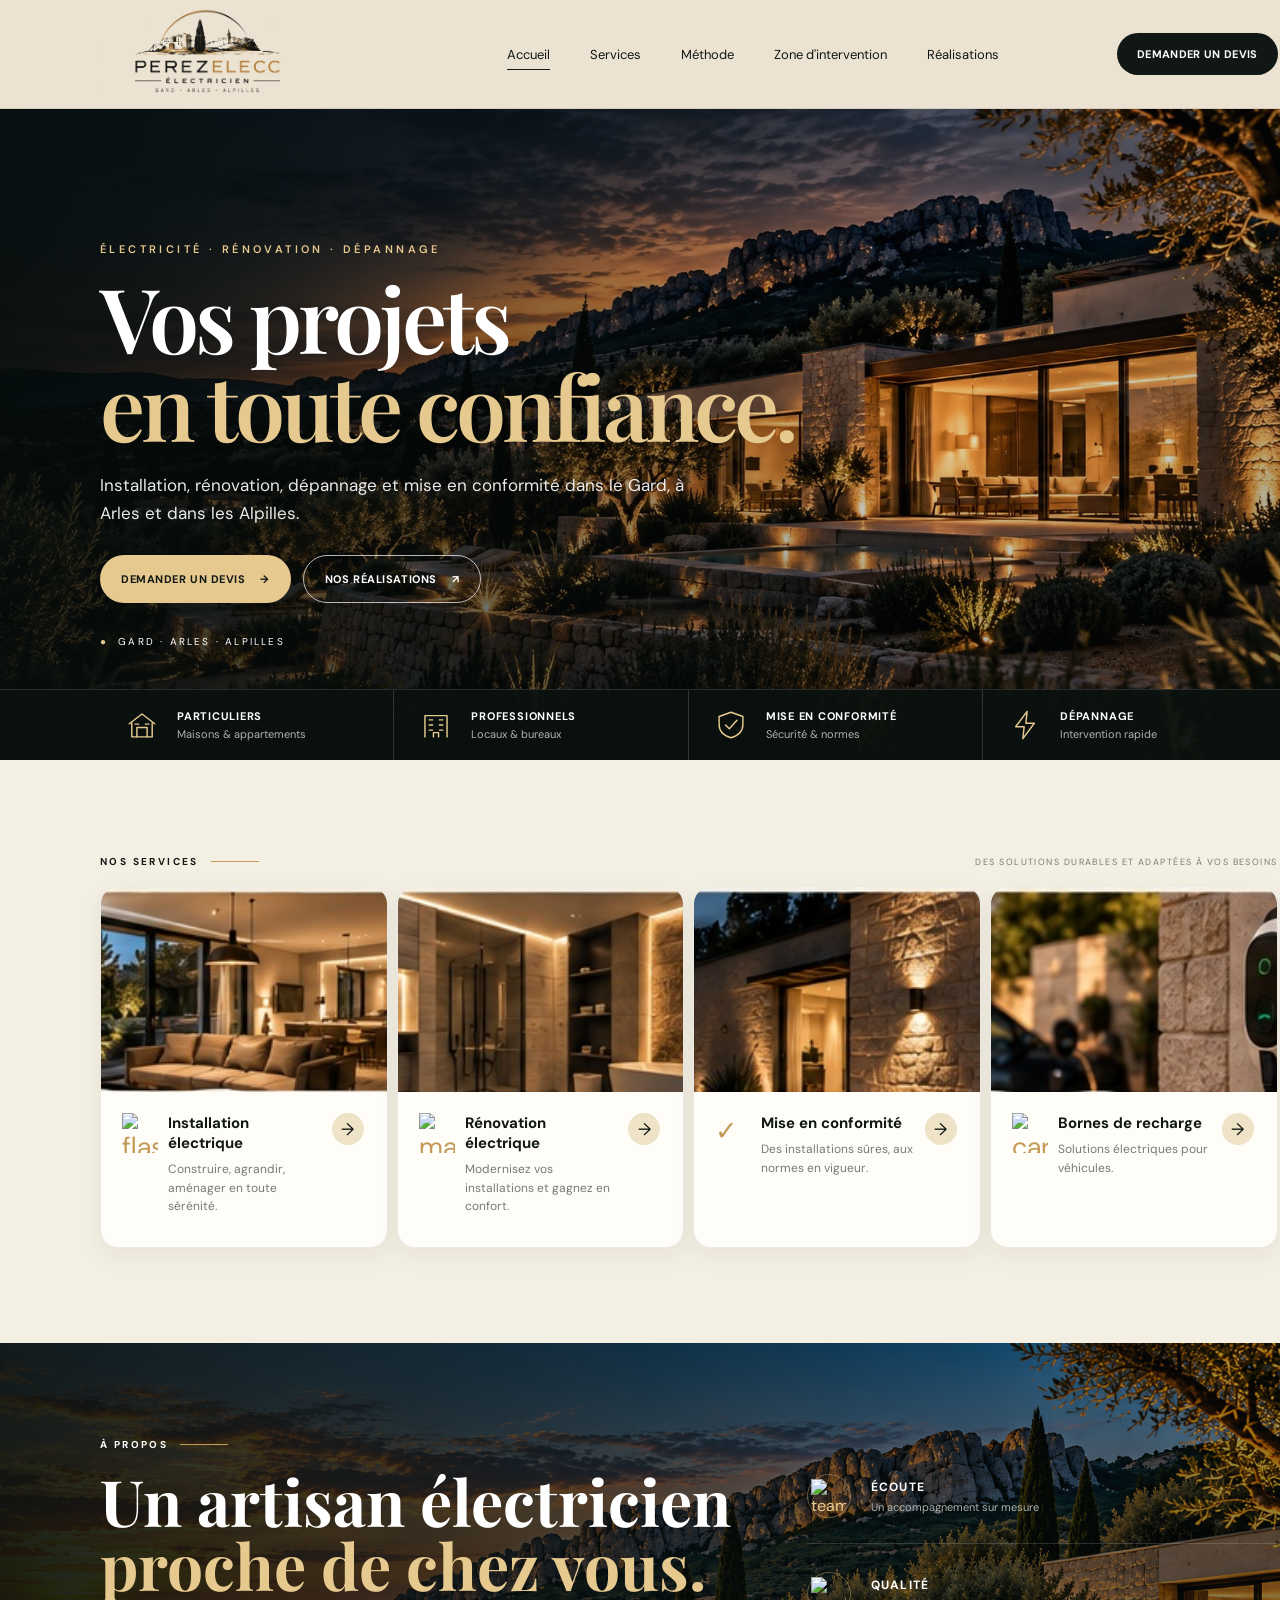
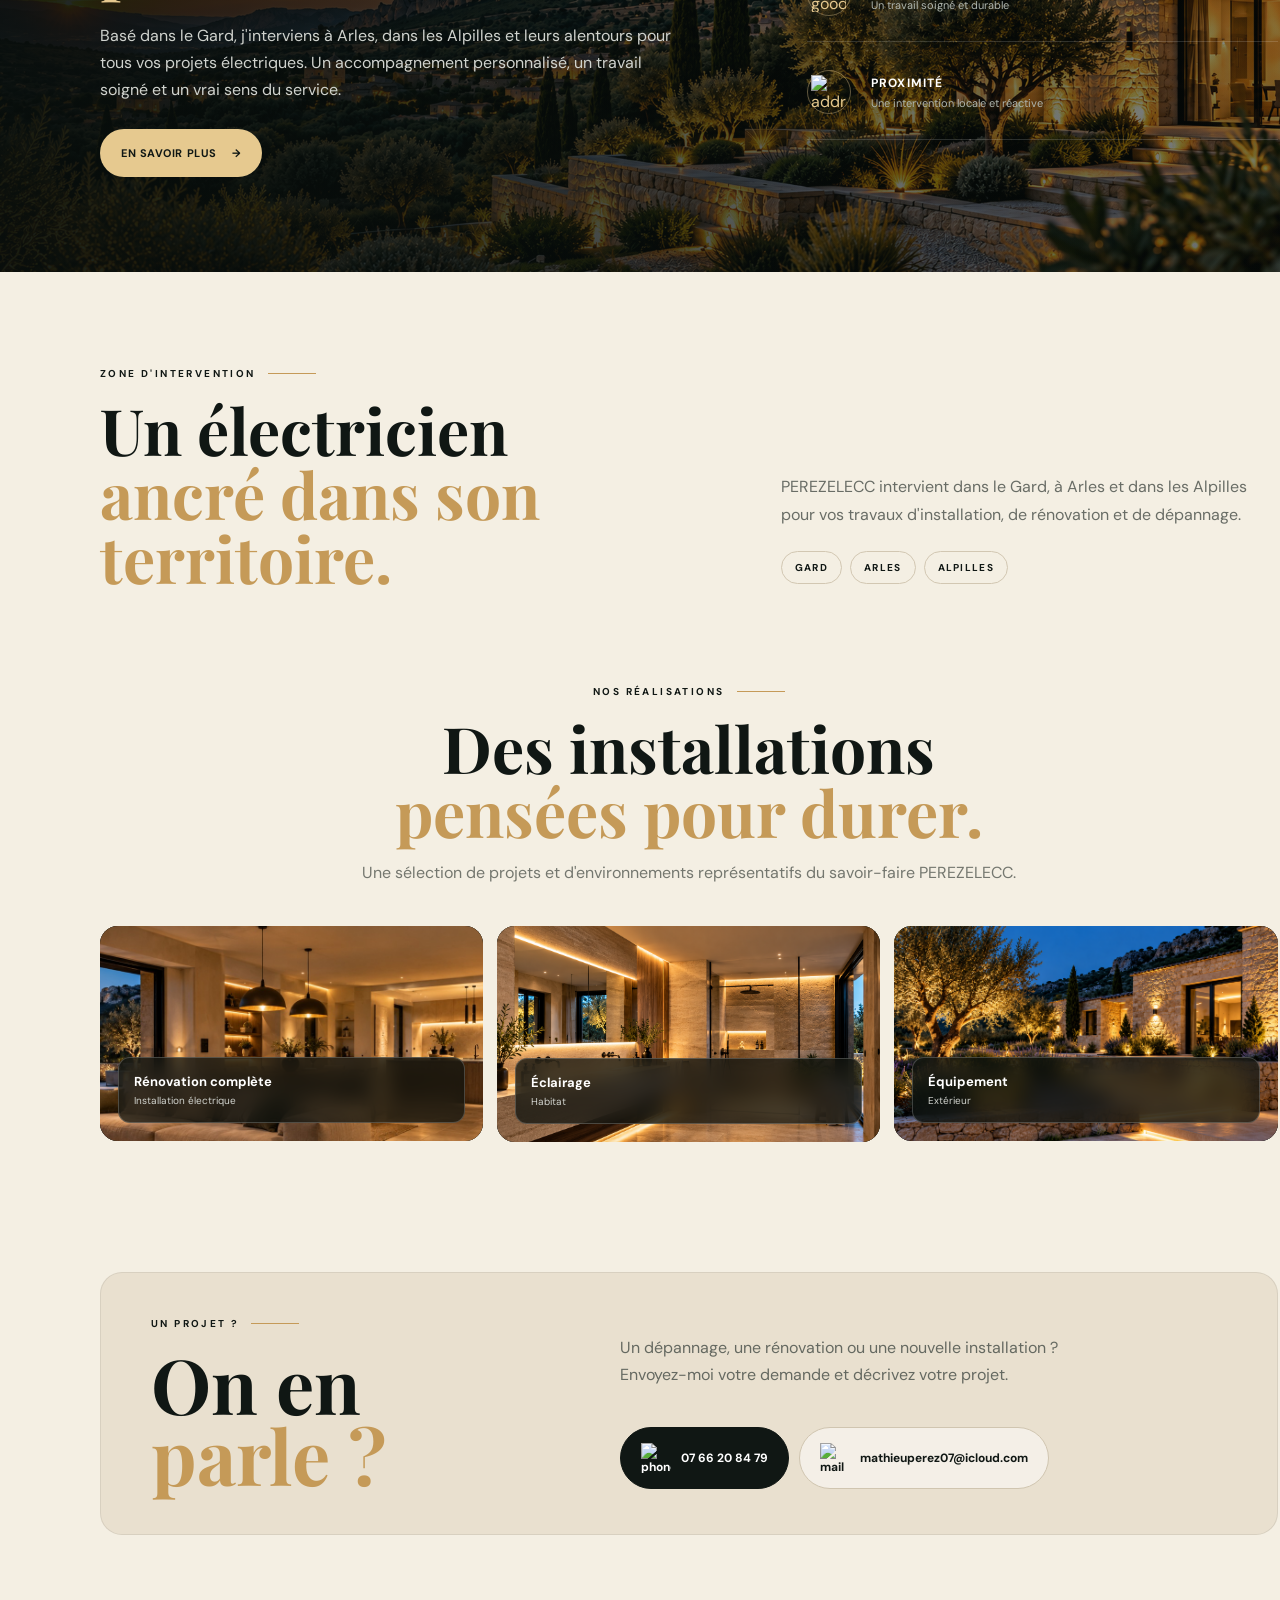
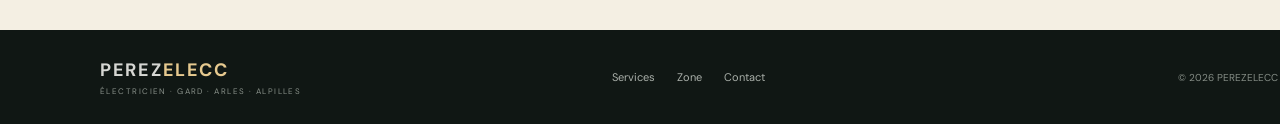
==== index.html @ e8a5ccf1 "Connecter le chatbot PEREZELECC à Dify local" ====
<!DOCTYPE html>
<html lang="fr">
<head>
    <meta charset="UTF-8">
    <meta name="viewport" content="width=device-width, initial-scale=1.0">

    <!-- =========================================================
         PEREZELECC — SITE VITRINE
         ---------------------------------------------------------
         Version : identité Gard / Arles / Alpilles
         Téléphone : 07 66 20 84 79
         Email : mathieuperez07@icloud.com

         STRUCTURE DU PROJET
         - index.html       = contenu
         - css/style.css    = design
         - js/script.js     = interactions
         - assets/          = images et logo

         NOTE :
         Les images de démonstration sont des visuels locaux.
         Remplace-les par tes vraies photos de chantier avant
         publication.
         =========================================================

    <title>PEREZELECC — Électricien | Gard · Arles · Alpilles</title>

    <meta
        name="description"
        content="PEREZELECC — Électricien dans le Gard, à Arles et dans les Alpilles. Installation, rénovation, dépannage et mise en conformité."
    >

    <!-- Polices -->
    <link rel="preconnect" href="https://fonts.googleapis.com">
    <link rel="preconnect" href="https://fonts.gstatic.com" crossorigin>
    <link
        href="https://fonts.googleapis.com/css2?family=DM+Sans:wght@400;500;600;700&family=Playfair+Display:wght@600;700&display=swap"
        rel="stylesheet"
    >

    <!-- Feuille de style -->
    <link rel="stylesheet" href="css/style.css">

    <!-- Favicon : remplace ce fichier par ton logo final -->
    <link rel="icon" type="image/x-icon" href="/assets/favicon.ico">

    <style id="perezelecc-quick-icons">
        .quick-service .quick-icon {
            width: 40px;
            height: 40px;
            min-width: 40px;
            display: inline-flex;
            align-items: center;
            justify-content: center;
            color: #e6c98f;
        }
        .quick-service .quick-icon svg {
            width: 34px;
            height: 34px;
            display: block;
            fill: none;
            stroke: currentColor;
            stroke-width: 1.7;
            stroke-linecap: round;
            stroke-linejoin: round;
        }
    </style>

</head>

<body>

    <!-- =========================================================
         HEADER
         ========================================================= -->
    <header class="site-header">

        <div class="container header-inner">
            <!--
                LOGO FINAL
                -------------------------------------------------
                Repris du design sélectionné.
                Pour le remplacer plus tard :
                assets/logo-selection-exact.png
            -->
            <a href="#accueil" class="brand" aria-label="PEREZELECC - Accueil">
                <img class="brand-logo-image" src="assets/logo-selected-transparent.png" alt="PEREZELECC — Électricien — Gard · Arles · Alpilles">
            </a>


            <!-- Menu -->
            <nav class="main-nav" aria-label="Navigation principale">
                <a href="#accueil" class="active">Accueil</a>
                <a href="#services">Services</a>
                <a href="#methode">Méthode</a>
                <a href="#zone">Zone d'intervention</a>
                <a href="#realisations">Réalisations</a>
            </nav>


            <!-- CTA -->
            <a class="header-cta" href="#contact">
               DEMANDER UN DEVIS
            </a>


            <!-- Menu mobile -->
            <button
                id="mobile-menu-button"
                class="mobile-menu-button"
                aria-label="Ouvrir le menu"
                aria-expanded="false"
            >
                ☰
            </button>

        </div>

        <!-- Navigation mobile -->
        <div id="mobile-menu" class="mobile-menu">
            <a href="#accueil">Accueil</a>
            <a href="#services">Services</a>
            <a href="#methode">Méthode</a>
            <a href="#zone">Zone d'intervention</a>
            <a href="#realisations">Réalisations</a>
            <a href="#contact">Demander un devis</a>
        </div>

    </header>


    <main>

        <!-- =====================================================
             HERO
             ===================================================== -->
        <section id="accueil" class="hero">

            <!--
                HERO
                -------------------------------------------------
                Le fond est construit en CSS pour éviter l'effet
                "capture d'écran dans la capture d'écran".

                Pour la version finale, une vraie photo de chantier
                pourra être ajoutée dans .hero-background.
            -->
            <div class="hero-background" aria-hidden="true"></div>

            <div class="hero-overlay"></div>

            <div class="container hero-content">

                <p class="eyebrow">
                    ÉLECTRICITÉ · RÉNOVATION · DÉPANNAGE
                </p>

                <h1>
                    Vos projets<br>
                    <span>en toute confiance.</span>
                </h1>

                <p class="hero-description">
                    Installation, rénovation, dépannage et mise en conformité
                    dans le Gard, à Arles et dans les Alpilles.
                </p>

                <div class="hero-actions">

                    <a class="button button-gold" href="#contact">
                        DEMANDER UN DEVIS
                        <span>→</span>
                    </a>

                    <a class="button button-outline" href="#realisations">
                        NOS RÉALISATIONS
                        <span>↗</span>
                    </a>

                </div>

                <div class="territory-note">
                    <span class="location-pin">●</span>
                    <span>GARD · ARLES · ALPILLES</span>
                </div>

            </div>


            <!-- Bandeau prestations -->
            <div class="hero-services">

                <div class="container hero-services-grid">

                    <div class="quick-service">
                        <span class="quick-icon" aria-hidden="true"><svg viewBox="0 0 40 40"><path d="M5 18.5 20 7l15 11.5"/><path d="M8 17.5V34h24V17.5"/><path d="M14 34V23h12v11"/><path d="M12 19h4M24 19h4"/></svg></span>
                        <div>
                            <strong>PARTICULIERS</strong>
                            <small>Maisons & appartements</small>
                        </div>
                    </div>

                    <div class="quick-service">
                        <span class="quick-icon" aria-hidden="true"><svg viewBox="0 0 40 40"><path d="M7 34V9h26v25"/><path d="M12 14h4M24 14h4M12 20h4M24 20h4M12 26h4M24 26h4"/><path d="M17 34V29h6v5"/></svg></span>
                        <div>
                            <strong>PROFESSIONNELS</strong>
                            <small>Locaux & bureaux</small>
                        </div>
                    </div>

                    <div class="quick-service">
                        <span class="quick-icon" aria-hidden="true"><svg viewBox="0 0 40 40"><path d="M20 5 34 10v9c0 8.5-5.5 13.5-14 16-8.5-2.5-14-7.5-14-16v-9z"/><path d="m13.5 20 4.5 4.5 9-10"/></svg></span>
                        <div>
                            <strong>MISE EN CONFORMITÉ</strong>
                            <small>Sécurité & normes</small>
                        </div>
                    </div>

                    <div class="quick-service">
                        <span class="quick-icon" aria-hidden="true"><svg viewBox="0 0 40 40"><path d="M22.5 4 9 22h10l-1.5 14L31 18H21z"/></svg></span>
                        <div>
                            <strong>DÉPANNAGE</strong>
                            <small>Intervention rapide</small>
                        </div>
                    </div>

                </div>

            </div>

        </section>


        <!-- =====================================================
             SERVICES
             ===================================================== -->
        <section id="services" class="section section-cream">

            <div class="container">

                <div class="section-topline">
                    <span>NOS SERVICES</span>
                    <i></i>
                    <small>DES SOLUTIONS DURABLES ET ADAPTÉES À VOS BESOINS</small>
                </div>


                <div class="service-grid">

                    <article class="service-card">
                        <div class="service-image service-image-1"><img src="assets/service-installation.jpg" alt="" loading="lazy"></div>

                        <div class="service-content">
                            <span class="service-symbol"><img width="40" height="40" src="https://img.icons8.com/ios-filled/50/FAB005/flash-on.png" alt="flash-on"/></span>

                            <div>
                                <h2>Installation électrique</h2>
                                <p>
                                    Construire, agrandir, aménager en toute sérénité.
                                </p>
                            </div>

                            <a href="#contact" aria-label="Installation électrique">
                                →
                            </a>
                        </div>
                    </article>


                    <article class="service-card">
                        <div class="service-image service-image-2"><img src="assets/service-renovation.jpg" alt="" loading="lazy"></div>

                        <div class="service-content">
                            <span class="service-symbol"><img width="40" height="40" src="https://img.icons8.com/color/48/maintenance.png" alt="maintenance"/></span>

                            <div>
                                <h2>Rénovation électrique</h2>
                                <p>
                                    Modernisez vos installations et gagnez en confort.
                                </p>
                            </div>

                            <a href="#contact" aria-label="Rénovation électrique">
                                →
                            </a>
                        </div>
                    </article>


                    <article class="service-card">
                        <div class="service-image service-image-3"><img src="assets/service-conformity.jpg" alt="" loading="lazy"></div>

                        <div class="service-content">
                            <span class="service-symbol">✓</span>

                            <div>
                                <h2>Mise en conformité</h2>
                                <p>
                                    Des installations sûres, aux normes en vigueur.
                                </p>
                            </div>

                            <a href="#contact" aria-label="Mise en conformité">
                                →
                            </a>
                        </div>
                    </article>


                    <article class="service-card">
                        <div class="service-image service-image-4"><img src="assets/service-charger.jpg" alt="" loading="lazy"></div>

                        <div class="service-content">
                            <span class="service-symbol"><img width="40" height="40" src="https://img.icons8.com/color/48/car-charger.png" alt="car-charger"/></span>

                            <div>
                                <h2>Bornes de recharge</h2>
                                <p>
                                    Solutions électriques pour véhicules.
                                </p>
                            </div>

                            <a href="#contact" aria-label="Bornes de recharge">
                                →
                            </a>
                        </div>
                    </article>

                </div>

            </div>

        </section>


        <!-- =====================================================
             MÉTHODE / À PROPOS
             ===================================================== -->
        <section id="methode" class="section about-section">

            <div class="about-background" aria-hidden="true"></div>

            <div class="container about-grid">

                <div class="about-copy">

                    <div class="section-topline section-topline-light">
                        <span>À PROPOS</span>
                        <i></i>
                    </div>

                    <h2>
                        Un artisan électricien<br>
                        <span>proche de chez vous.</span>
                    </h2>

                    <p>
                        Basé dans le Gard, j'interviens à Arles, dans les Alpilles
                        et leurs alentours pour tous vos projets électriques.
                        Un accompagnement personnalisé, un travail soigné et
                        un vrai sens du service.
                    </p>

                    <a class="button button-gold" href="#contact">
                        EN SAVOIR PLUS
                        <span>→</span>
                    </a>

                </div>


                <div class="values-list">

                    <div class="value-item">
                        <span><img width="35" height="35" src="https://img.icons8.com/fluency-systems-filled/48/e6c98f/teamwork.png" alt="teamwork"/></span>
                        <div>
                            <strong>ÉCOUTE</strong>
                            <small>Un accompagnement sur mesure</small>
                        </div>
                    </div>

                    <div class="value-item">
                        <span><img width="35" height="35" src="https://img.icons8.com/isometric-line/50/e6c98f/good-quality.png" alt="good-quality"/></span>
                        <div>
                            <strong>QUALITÉ</strong>
                            <small>Un travail soigné et durable</small>
                        </div>
                    </div>

                    <div class="value-item">
                        <span><img width="35" height="35" src="https://img.icons8.com/isometric-line/50/e6c98f/address.png" alt="address"/></span>
                        <div>
                            <strong>PROXIMITÉ</strong>
                            <small>Une intervention locale et réactive</small>
                        </div>
                    </div>

                </div>

            </div>

        </section>


        <!-- =====================================================
             ZONE
             ===================================================== -->
        <section id="zone" class="section section-cream zone-section">

            <div class="container zone-grid">

                <div>
                    <div class="section-topline">
                        <span>ZONE D'INTERVENTION</span>
                        <i></i>
                    </div>

                    <h2>
                        Un électricien<br>
                        <em>ancré dans son territoire.</em>
                    </h2>
                </div>

                <div class="zone-copy">

                    <p>
                        PEREZELECC intervient dans le Gard, à Arles et
                        dans les Alpilles pour vos travaux d'installation,
                        de rénovation et de dépannage.
                    </p>

                    <div class="zone-tags">
                        <span>GARD</span>
                        <span>ARLES</span>
                        <span>ALPILLES</span>
                    </div>

                </div>

            </div>

        </section>


        <!-- =====================================================
             RÉALISATIONS
             ===================================================== -->
        <section id="realisations" class="section section-cream realizations-section">

            <div class="container">

                <div class="section-heading-centered">
                    <div class="section-topline">
                        <span>NOS RÉALISATIONS</span>
                        <i></i>
                    </div>

                    <h2>
                        Des installations<br>
                        <em>pensées pour durer.</em>
                    </h2>

                    <p>
                        Une sélection de projets et d'environnements
                        représentatifs du savoir-faire PEREZELECC.
                    </p>
                </div>


                <div class="realizations-grid">

                    <article class="realization realization-large">
                        <div class="realization-image realization-1"><img src="assets/realization-1.jpg" alt="" loading="lazy"></div>
                        <div class="realization-caption">
                            <strong>Rénovation complète</strong>
                            <span>Installation électrique</span>
                        </div>
                    </article>

                    <article class="realization">
                        <div class="realization-image realization-2"><img src="assets/realization-2.png" alt="" loading="lazy"></div>
                        <div class="realization-caption">
                            <strong>Éclairage</strong>
                            <span>Habitat</span>
                        </div>
                    </article>

                    <article class="realization">
                        <div class="realization-image realization-3"><img src="assets/realization-3.png" alt="" loading="lazy"></div>
                        <div class="realization-caption">
                            <strong>Équipement</strong>
                            <span>Extérieur</span>
                        </div>
                    </article>

                </div>

            </div>

        </section>


        <!-- =====================================================
             CONTACT / DEVIS
             ===================================================== -->
        <section id="contact" class="section contact-section">

            <div class="container">

                <div class="contact-box">

                    <div class="contact-heading">
                        <div class="section-topline">
                            <span>UN PROJET ?</span>
                            <i></i>
                        </div>

                        <h2>
                            On en<br>
                            <em>parle ?</em>
                        </h2>
                    </div>


                    <div class="contact-details">

                        <p>
                            Un dépannage, une rénovation ou une nouvelle
                            installation ? Envoyez-moi votre demande et
                            décrivez votre projet.
                        </p>

                        <div class="contact-actions">

                            <!--
                                INFORMATIONS ENTREPRISE
                                Téléphone : 07 66 20 84 79
                            -->
                            <a
                                class="contact-button contact-button-dark"
                                href="tel:+33766208479"
                            >
                                <span><img width="30" height="30" src="https://img.icons8.com/3d-fluency/94/phone.png" alt="phone"/></span>
                                07 66 20 84 79
                            </a>

                            <!--
                                INFORMATIONS ENTREPRISE
                                Email : mathieuperez07@icloud.com
                            -->
                            <a
                                class="contact-button"
                                href="mailto:mathieuperez07@icloud.com"
                            >
                                <span><img width="30" height="30" src="https://img.icons8.com/3d-fluency/94/mail.png" alt="mail"/></span>
                                mathieuperez07@icloud.com
                            </a>

                        </div>

                    </div>

                </div>

            </div>

        </section>

    </main>


    <!-- =========================================================
         FOOTER
         ========================================================= -->
    <footer class="site-footer">

        <div class="container footer-inner">

            <div class="footer-brand">
                <strong>PEREZ<span>ELECC</span></strong>
                <small>ÉLECTRICIEN · GARD · ARLES · ALPILLES</small>
            </div>

            <div class="footer-links">
                <a href="#services">Services</a>
                <a href="#zone">Zone</a>
                <a href="#contact">Contact</a>
            </div>

            <div class="footer-copy">
                © 2026 PEREZELECC
            </div>

        </div>

    </footer>


    <!-- =========================================================
         ASSISTANT PEREZELECC — DIFY LOCAL
         =========================================================
         Le chatbot est fourni par Dify, installé localement.
         Aucun appel à une API cloud n'est effectué ici.
         ========================================================= -->

    <script>
      window.difyChatbotConfig = {
        token: 'G5rraml1Dai9Jys8',
        baseUrl: 'http://localhost'
      };
    </script>

    <script
      src="http://localhost/embed.min.js"
      id="G5rraml1Dai9Jys8"
      defer>
    </script>

    <style>
      #dify-chatbot-bubble-button {
        background-color: #e6c98f !important;
        color: #1b1b1b !important;
        box-shadow: 0 8px 24px rgba(0,0,0,.18) !important;
      }

      #dify-chatbot-bubble-window {
        width: min(24rem, calc(100vw - 2rem)) !important;
        height: min(40rem, calc(100vh - 2rem)) !important;
        max-height: calc(100vh - 2rem) !important;
        border-radius: 16px !important;
        overflow: hidden !important;
      }
    </style>

    <script src="js/script.js"></script>

</body>
</html>
---- css/style.css ----
/* ============================================================
   PEREZELECC — STYLE PRINCIPAL
   ============================================================

   PALETTE DE MARQUE
   ------------------------------------------------------------
   Crème       : #F4EFE3
   Sable       : #D9C6A0
   Bronze      : #B98A4B
   Anthracite  : #101714
   Vert sombre : #1D2923
   Blanc       : #FFFFFF

   Si tu veux modifier les couleurs du site, commence ici
   ============================================================ */

:root {
    --cream: #f4efe3;
    --cream-dark: #e8dfce;
    --sand: #d9c6a0;
    --gold: #c59a58;
    --gold-light: #e6c98f;

    --ink: #101714;
    --ink-soft: #1b2520;
    --olive: #27332c;

    --white: #ffffff;
    --muted: #6d716a;
    --line: rgba(16, 23, 20, 0.14);

    --container: 1860px;
    --radius: 18px;
}


/* ============================================================
   RESET
   ============================================================ */

* {
    box-sizing: border-box;
}

html {
    scroll-behavior: smooth;
}

body {
    margin: 0;
    color: var(--ink);
    background: var(--cream);
    font-family: "DM Sans", Arial, sans-serif;
}

body,
button,
input {
    font-family: "DM Sans", Arial, sans-serif;
}

img {
    display: block;
    max-width: 100%;
}

a {
    color: inherit;
    text-decoration: none;
}

button {
    cursor: pointer;
}

.container {
    width: min(var(--container), 92%);
    margin-inline: 100px;
}


/* ============================================================
   HEADER
   ============================================================ */

.site-header {
    position: fixed;
    top: 0;
    right: 0;
    left: 0;
    z-index: 100;

    background: rgba(236, 226, 210);
    border-bottom: 1px solid rgba(16, 23, 20, 0.10);

    backdrop-filter: blur(16px);
}

.header-inner {
    min-height: 108px;

    display: flex;
    align-items: center;
    justify-content: space-between;
    gap: 30px;
}


/* Logo */
.brand {
    display: flex;
    align-items: center;
    min-width: 290px;
    height: 108px;
}

.brand-mark {
    width: 74px;
    height: 52px;

    color: var(--ink);
}

.brand-text {
    display: flex;
    flex-direction: column;
    gap: 1px;
}

.brand-text strong {
    font-family: "DM Sans", Arial, sans-serif;
    font-size: 22px;
    font-weight: 600;
    letter-spacing: 0.14em;
}

.brand-text strong span {
    color: var(--gold);
}

.brand-text small {
    font-size: 8px;
    letter-spacing: 0.38em;
    text-align: center;
}

.brand-text em {
    color: #77766e;
    font-size: 6px;
    font-style: normal;
    letter-spacing: 0.22em;
    text-align: center;
}


/* Menu */
.main-nav {
    display: flex;
    align-items: center;
    gap: 40px;

    font-size: 13px;
}

.main-nav a {
    position: relative;
    padding: 12px 0;
}

.main-nav a::after {
    content: "";

    position: absolute;
    right: 0;
    bottom: 5px;
    left: 0;

    height: 1px;

    background: var(--ink);

    transform: scaleX(0);
    transform-origin: right;

    transition: transform 180ms ease;
}

.main-nav a:hover::after,
.main-nav a.active::after {
    transform: scaleX(1);
    transform-origin: left;
}


/* CTA header */
.header-cta {
    display: inline-flex;
    align-items: center;
    gap: 10px;

    padding: 14px 20px;

    border-radius: 999px;

    background: var(--ink);
    color: var(--white);

    font-size: 11px;
    font-weight: 700;
    letter-spacing: 0.03em;
}

.header-cta b {
    color: var(--gold-light);
    font-size: 17px;
}


/* Menu mobile */
.mobile-menu-button {
    display: none;

    border: 0;
    background: transparent;

    font-size: 24px;
}

.mobile-menu {
    display: none;
}


/* ============================================================
   BOUTONS
   ============================================================ */

.button {
    display: inline-flex;
    align-items: center;
    justify-content: center;
    gap: 15px;

    min-height: 48px;
    padding: 13px 21px;

    border-radius: 999px;

    font-size: 11px;
    font-weight: 700;
    letter-spacing: 0.05em;

    transition:
        transform 180ms ease,
        background 180ms ease,
        color 180ms ease;
}

.button:hover {
    transform: translateY(-2px);
}

.button-gold {
    background: var(--gold-light);
    color: var(--ink);
}

.button-outline {
    border: 1px solid rgba(255,255,255,0.70);
    color: var(--white);
}


/* ============================================================
   HERO
   ============================================================ */

.hero {
    min-height: clamp(620px, calc(100svh - 108px), 760px);

    position: relative;

    display: flex;
    align-items: flex-end;

    padding-top: 108px;

    overflow: hidden;

    background: var(--ink);
    color: var(--white);
}


/*
    Image de fond.
    Le visuel généré sert ici de démonstration.
*/
.hero-background {
    position: absolute;
    inset: 0;
    background: url("../assets/hero-mediterranean.jpg") center center / cover no-repeat;
}



/* Voile sombre */
.hero-overlay {
    position: absolute;
    inset: 0;
    background:
        linear-gradient(90deg, rgba(7,13,11,.84) 0%, rgba(7,13,11,.46) 40%, rgba(7,13,11,.08) 74%, rgba(7,13,11,.24) 100%),
        linear-gradient(180deg, rgba(7,13,11,.06) 0%, rgba(7,13,11,.04) 58%, rgba(7,13,11,.36) 100%);
}


/* Contenu */
.hero-content {
    position: relative;
    z-index: 2;

    width: 100%;

    padding-top: 72px;
    padding-bottom: 112px;
}

.eyebrow {
    margin: 0 0 17px;

    color: var(--gold-light);

    font-size: 11px;
    letter-spacing: 0.31em;
    font-weight: 600;
}

.hero h1 {
    max-width: 720px;

    margin: 0;

    font-family: "Playfair Display", Georgia, serif;
    font-size: clamp(54px, 7vw, 92px);
    font-weight: 600;

    line-height: 0.98;
    letter-spacing: -0.045em;
}

.hero h1 span {
    color: var(--gold-light);
}

.hero-description {
    max-width: 600px;

    margin: 22px 0 0;

    color: rgba(255,255,255,0.91);

    font-size: 17px;
    line-height: 1.65;
}

.hero-actions {
    display: flex;
    gap: 12px;
    flex-wrap: wrap;

    margin-top: 28px;
}

.territory-note {
    display: flex;
    align-items: center;
    gap: 10px;

    margin-top: 32px;

    font-size: 10px;
    letter-spacing: 0.22em;
}

.location-pin {
    color: var(--gold-light);
}


/* Bandeau du hero */
.hero-services {
    position: absolute;
    right: 0;
    bottom: 0;
    left: 0;
    z-index: 4;

    background: rgba(10, 17, 14, 0.93);
    border-top: 1px solid rgba(255,255,255,0.12);
}

.hero-services-grid {
    display: grid;
    grid-template-columns: repeat(4, 1fr);
}

.quick-service {
    min-height: 70px;

    display: flex;
    align-items: center;
    gap: 15px;

    padding: 15px 22px;

    border-right: 1px solid rgba(255,255,255,0.16);
}

.quick-service:last-child {
    border-right: 0;
}

.quick-icon {
    color: var(--gold-light);
    font-size: 27px;
}

.quick-service strong,
.quick-service small {
    display: block;
}

.quick-service strong {
    font-size: 11px;
    letter-spacing: 0.07em;
}

.quick-service small {
    margin-top: 4px;

    color: #aeb5ae;

    font-size: 11px;
}


/* ============================================================
   SECTIONS
   ============================================================ */

.section {
    padding: 95px 0;
}

.section-cream {
    background: var(--cream);
    color: var(--ink);
}

.section-topline {
    display: flex;
    align-items: center;
    gap: 12px;

    margin-bottom: 18px;
}

.section-topline span {
    font-size: 10px;
    font-weight: 700;
    letter-spacing: 0.24em;
}

.section-topline i {
    width: 48px;
    height: 1px;

    background: var(--gold);

    display: block;
}

.section-topline small {
    margin-left: auto;

    color: #777b73;

    font-size: 9px;
    letter-spacing: 0.16em;
}


/* ============================================================
   SERVICES
   ============================================================ */

.service-grid {
    display: grid;
    grid-template-columns: repeat(4, 1fr);
    gap: 9px;
}

.service-card {
    overflow: hidden;

    background: #fffdf8;

    border: 1px solid rgba(16,23,20,0.08);
    border-radius: var(--radius);

    box-shadow: 0 8px 25px rgba(36,29,18,0.06);

    transition:
        transform 200ms ease,
        box-shadow 200ms ease;
}

.service-card:hover {
    transform: translateY(-5px);

    box-shadow:
        0 20px 40px rgba(36,29,18,0.12);
}

.service-image {
    height: 205px;

    background-size: cover;
    background-position: center;
}


/*
    Les 4 images utilisent différentes zones du visuel de
    démonstration pour donner un rendu "galerie".

    Pour une vraie version commerciale, remplace ces images
    par 4 photos de tes propres réalisations.
*/
.service-image-1 {
    position: relative;
    overflow: hidden;
    background: #e9dfcd;
}

.service-image-1 img {
    display: block;
    width: 100%;
    height: 100%;
    object-fit: cover;
}



.service-image-2 {
    position: relative;
    overflow: hidden;
    background: #e9dfcd;
}

.service-image-2 img {
    display: block;
    width: 100%;
    height: 100%;
    object-fit: cover;
}



.service-image-3 {
    position: relative;
    overflow: hidden;
    background: #e9dfcd;
}

.service-image-3 img {
    display: block;
    width: 100%;
    height: 100%;
    object-fit: cover;
}



.service-image-4 {
    position: relative;
    overflow: hidden;
    background: #e9dfcd;
}

.service-image-4 img {
    display: block;
    width: 100%;
    height: 100%;
    object-fit: cover;
}




.service-content {
    min-height: 155px;

    display: grid;
    grid-template-columns: 36px 1fr 34px;
    gap: 10px;

    align-items: start;

    padding: 21px;
}

.service-symbol {
    color: var(--gold);

    font-size: 27px;
}

.service-content h2 {
    margin: 0 0 7px;

    font-size: 15px;
    font-weight: 700;
}

.service-content p {
    margin: 0;

    color: #777a73;

    font-size: 12px;
    line-height: 1.55;
}

.service-content > a {
    width: 32px;
    height: 32px;

    display: grid;
    place-items: center;

    border-radius: 50%;

    background: #eee2c7;

    font-size: 17px;
}


/* ============================================================
   À PROPOS / MÉTHODE
   ============================================================ */

.about-section {
    position: relative;

    overflow: hidden;

    background: var(--ink);
    color: var(--white);
}

.about-background {
    position: absolute;
    inset: 0;

    background:
        linear-gradient(
            90deg,
            rgba(8, 14, 12, 0.88) 0%,
            rgba(8, 14, 12, 0.66) 34%,
            rgba(8, 14, 12, 0.34) 68%,
            rgba(8, 14, 12, 0.22) 100%
        ),
        linear-gradient(
            180deg,
            rgba(8, 14, 12, 0.18) 0%,
            rgba(8, 14, 12, 0.48) 100%
        ),
        url("../assets/about-landscape-clean.jpg") center / cover no-repeat;

    opacity: 1;
}

.about-grid {
    position: relative;
    z-index: 2;

    display: grid;
    grid-template-columns: 1.15fr 0.85fr;
    gap: 70px;

    align-items: center;
}

.section-topline-light {
    color: var(--white);
}

.about-copy h2 {
    margin: 0;

    font-family: "Playfair Display", Georgia, serif;
    font-size: clamp(40px, 5vw, 68px);
    line-height: 1.00;
}

.about-copy h2 span {
    color: var(--gold-light);
}

.about-copy p {
    max-width: 580px;

    margin: 25px 0;

    color: #d0d3ce;

    line-height: 1.7;
}

.values-list {
    display: grid;
    gap: 28px;
}

.value-item {
    display: flex;
    align-items: center;
    gap: 20px;

    padding-bottom: 25px;

    border-bottom: 1px solid rgba(255,255,255,0.15);
}

.value-item > span {
    width: 44px;
    height: 44px;

    display: grid;
    place-items: center;

    color: var(--gold-light);

    border: 1px solid rgba(230,201,143,0.40);
    border-radius: 50%;
}

.value-item strong,
.value-item small {
    display: block;
}

.value-item strong {
    font-size: 12px;
    letter-spacing: 0.10em;
}

.value-item small {
    margin-top: 5px;

    color: #aeb5ae;

    font-size: 11px;
}


/* ============================================================
   ZONE
   ============================================================ */

.zone-grid {
    display: grid;
    grid-template-columns: 1fr 0.8fr;
    gap: 60px;

    align-items: end;
}

.zone-grid h2 {
    margin: 0;

    font-family: "Playfair Display", Georgia, serif;
    font-size: clamp(42px, 5vw, 68px);
    line-height: 1.00;
}

.zone-grid h2 em,
.section-heading-centered h2 em {
    color: var(--gold);
    font-style: normal;
}

.zone-copy {
    padding-bottom: 6px;
}

.zone-copy p {
    margin: 0;

    color: #696d66;

    line-height: 1.75;
}

.zone-tags {
    display: flex;
    flex-wrap: wrap;
    gap: 8px;

    margin-top: 22px;
}

.zone-tags span {
    padding: 9px 13px;

    border: 1px solid #d2c7b2;
    border-radius: 999px;

    font-size: 10px;
    font-weight: 700;
    letter-spacing: 0.13em;
}


/* ============================================================
   RÉALISATIONS
   ============================================================ */

.realizations-section {
    padding-top: 0;
}

.section-heading-centered {
    max-width: 720px;

    margin: 0 auto 40px;

    text-align: center;
}

.section-heading-centered .section-topline {
    justify-content: center;
}

.section-heading-centered h2 {
    margin: 0;

    font-family: "Playfair Display", Georgia, serif;
    font-size: clamp(42px, 5vw, 66px);
    line-height: 1.0;
}

.section-heading-centered p {
    color: #74776f;

    line-height: 1.65;
}

.realizations-grid {
    display: grid;
    grid-template-columns: repeat(3, minmax(0, 1fr));
    gap: 14px;
}

.realization {
    position: relative;

    aspect-ratio: 16 / 9;
    min-height: 0;

    overflow: hidden;

    border-radius: var(--radius);

    background: var(--ink);
}

.realization-image {
    position: absolute;
    inset: 0;
    width: 100%;
    height: 100%;
    overflow: hidden;

    background: var(--ink);

    transition: transform 500ms ease;
}

/* Les photos doivent remplir toute la carte.
   Sans ces règles, le navigateur affichait seulement
   la petite taille native des anciennes images. */
.realization-image img {
    position: absolute;
    inset: 0;

    width: 100%;
    height: 100%;

    display: block;
    object-fit: cover;
    object-position: center;
}




.realization:hover .realization-image {
    transform: scale(1.04);
}

.realization-caption {
    position: absolute;
    right: 18px;
    bottom: 18px;
    left: 18px;

    padding: 15px;

    border: 1px solid rgba(255,255,255,0.20);
    border-radius: 12px;

    background: rgba(12,17,14,0.72);
    color: white;

    backdrop-filter: blur(10px);
}

.realization-caption strong,
.realization-caption span {
    display: block;
}

.realization-caption strong {
    font-size: 13px;
}

.realization-caption span {
    margin-top: 4px;

    color: #d2d4cf;

    font-size: 10px;
}


/* ============================================================
   CONTACT
   ============================================================ */

.contact-section {
    padding-top: 35px;
    padding-bottom: 95px;

    background: var(--cream);
}

.contact-box {
    display: grid;
    grid-template-columns: 0.8fr 1.2fr;

    gap: 65px;

    padding: 44px 50px;

    border-radius: 22px;

    background: #e9e0cf;

    border: 1px solid rgba(16,23,20,0.08);
}

.contact-heading h2 {
    margin: 0;

    font-family: "Playfair Display", Georgia, serif;
    font-size: clamp(50px, 6vw, 76px);

    line-height: 0.94;
}

.contact-heading h2 em {
    color: var(--gold);
    font-style: normal;
}

.contact-details {
    display: flex;
    flex-direction: column;
    justify-content: center;
}

.contact-details p {
    max-width: 480px;

    color: #656961;

    line-height: 1.7;
}

.contact-actions {
    display: flex;
    flex-wrap: wrap;
    gap: 10px;

    margin-top: 22px;
}

.contact-button {
    display: inline-flex;
    align-items: center;
    gap: 10px;

    padding: 15px 20px;

    border: 1px solid #d0c5b0;
    border-radius: 999px;

    background: rgba(255,255,255,0.50);

    font-size: 12px;
    font-weight: 700;
}

.contact-button-dark {
    background: var(--ink);
    border-color: var(--ink);
    color: white;
}


/* ============================================================
   FOOTER
   ============================================================ */

.site-footer {
    padding: 28px 0;

    background: var(--ink);
    color: #d6d7d3;
}

.footer-inner {
    display: grid;
    grid-template-columns: 1fr auto 1fr;

    align-items: center;
    gap: 25px;
}

.footer-brand strong {
    display: block;

    font-size: 18px;
    letter-spacing: 0.12em;
}

.footer-brand strong span {
    color: var(--gold-light);
}

.footer-brand small {
    display: block;

    margin-top: 4px;

    color: #89918a;

    font-size: 8px;
    letter-spacing: 0.18em;
}

.footer-links {
    display: flex;
    gap: 22px;

    color: #aab0aa;

    font-size: 11px;
}

.footer-copy {
    justify-self: end;

    color: #858d86;

    font-size: 10px;
}


/* ============================================================
   CHATBOT
   ============================================================ */

.chat-button {
    position: fixed;
    right: 24px;
    bottom: 24px;
    z-index: 150;

    width: 58px;
    height: 58px;

    border: 0;
    border-radius: 50%;

    background: var(--gold-light);
    color: var(--ink);

    font-size: 22px;

    box-shadow: 0 10px 35px rgba(0,0,0,0.24);
}

.chat-modal {
    display: none;

    position: fixed;
    inset: 0;
    z-index: 200;

    align-items: flex-end;
    justify-content: flex-end;

    padding: 22px;

    background: rgba(0,0,0,0.55);
}

.chat-modal.open {
    display: flex;
}

.chat-window {
    width: min(390px, 100%);
    height: 520px;

    display: flex;
    flex-direction: column;

    overflow: hidden;

    border-radius: 20px;

    background: var(--cream);
}

.chat-header {
    display: flex;
    justify-content: space-between;
    align-items: center;

    padding: 17px 18px;

    background: var(--ink);
    color: white;
}

.chat-header strong,
.chat-header small {
    display: block;
}

.chat-header strong {
    font-size: 14px;
}

.chat-header small {
    margin-top: 4px;

    color: #b9c0ba;

    font-size: 10px;
}

.chat-header button {
    border: 0;
    background: transparent;

    color: white;

    font-size: 24px;
}

.chat-messages {
    flex: 1;

    overflow-y: auto;

    padding: 16px;

    background: #f6f1e6;
}

.chat-message {
    max-width: 85%;

    margin: 8px 0;
    padding: 12px 14px;

    border-radius: 13px;

    font-size: 13px;
    line-height: 1.5;
}

.chat-message.bot {
    background: white;
    border: 1px solid #ded6c8;
}

.chat-message.user {
    margin-left: auto;

    background: var(--gold-light);
}

.chat-input {
    display: flex;
    gap: 7px;

    padding: 11px;

    border-top: 1px solid #d8cfbf;

    background: var(--cream);
}

.chat-input input {
    flex: 1;
    min-width: 0;

    padding: 12px;

    border: 1px solid #d2c7b5;
    border-radius: 10px;

    background: white;

    outline: none;
}

.chat-input button {
    width: 45px;

    border: 0;
    border-radius: 10px;

    background: var(--ink);
    color: white;

    font-size: 20px;
}


/* ============================================================
   RESPONSIVE
   ============================================================ */

@media (max-width: 1050px) {

    .main-nav {
        gap: 17px;
    }

    .brand {
        min-width: auto;
    }

    .header-cta {
        padding-inline: 14px;
    }

    .service-grid {
        grid-template-columns: repeat(2, 1fr);
    }

    .hero-services-grid {
        grid-template-columns: repeat(2, 1fr);
    }

    .quick-service:nth-child(2) {
        border-right: 0;
    }

    .about-grid {
        gap: 45px;
    }

}


@media (max-width: 780px) {

    .header-inner {
        min-height: 75px;
    }

    .main-nav,
    .header-cta {
        display: none;
    }

    .mobile-menu-button {
        display: block;
    }

    .mobile-menu {
        display: none;

        padding: 10px 4% 18px;

        background: var(--cream);

        border-top: 1px solid var(--line);
    }

    .mobile-menu.open {
        display: grid;
    }

    .mobile-menu a {
        padding: 14px 0;

        border-bottom: 1px solid var(--line);

        font-size: 14px;
    }

    .brand {
        gap: 4px;
    }

    .brand-mark {
        width: 57px;
        height: 43px;
    }

    .brand-text strong {
        font-size: 18px;
    }

    .brand-text small {
        font-size: 7px;
    }

    .brand-text em {
        font-size: 5px;
    }


    .hero {
        min-height: 760px;
    }

    .hero-content {
        padding-bottom: 245px;
    }

    .hero h1 {
        font-size: clamp(48px, 14vw, 70px);
    }

    .hero-description {
        font-size: 15px;
    }

    .hero-services-grid {
        grid-template-columns: 1fr 1fr;
    }

    .quick-service {
        min-height: 68px;

        padding: 12px 10px;

        border-right: 1px solid rgba(255,255,255,0.16);
    }

    .quick-service:nth-child(even) {
        border-right: 0;
    }

    .quick-service strong {
        font-size: 9px;
    }

    .quick-service small {
        font-size: 9px;
    }

    .quick-icon {
        font-size: 21px;
    }


    .section {
        padding: 70px 0;
    }

    .section-topline {
        align-items: flex-start;
    }

    .section-topline small {
        display: none;
    }

    .service-grid,
    .realizations-grid {
        grid-template-columns: 1fr;
    }

    .service-image {
        height: 210px;
    }

    .realization {
        aspect-ratio: 16 / 10;
    }

    .about-grid,
    .zone-grid,
    .contact-box {
        grid-template-columns: 1fr;
    }

    .about-grid {
        gap: 55px;
    }

    .zone-grid {
        gap: 30px;
    }

    .contact-box {
        gap: 30px;

        padding: 30px 24px;
    }

    .footer-inner {
        grid-template-columns: 1fr;
    }

    .footer-links {
        flex-wrap: wrap;
    }

    .footer-copy {
        justify-self: start;
    }

    .chat-modal {
        padding: 10px;
    }

    .chat-window {
        height: min(560px, 86vh);
    }
}


/* =========================================================
   LOGO FINAL
   ---------------------------------------------------------
   Image correspondant au logo du design sélectionné.
   Modifier uniquement la largeur si sa taille doit changer.
   ========================================================= */
.brand-logo-image {
    display: block;
    width: 260px;
    height: 92px;
    object-fit: contain;
    object-position: left center;
    mix-blend-mode: normal;
}

.brand {
    display: flex;
    align-items: center;
}

@media (max-width: 760px) {
    .brand-logo-image {
        width: 175px;
    }
}

/* Réalisations : trois cartes de même largeur et de même ratio */
.realization-large {
    min-height: 0;
}
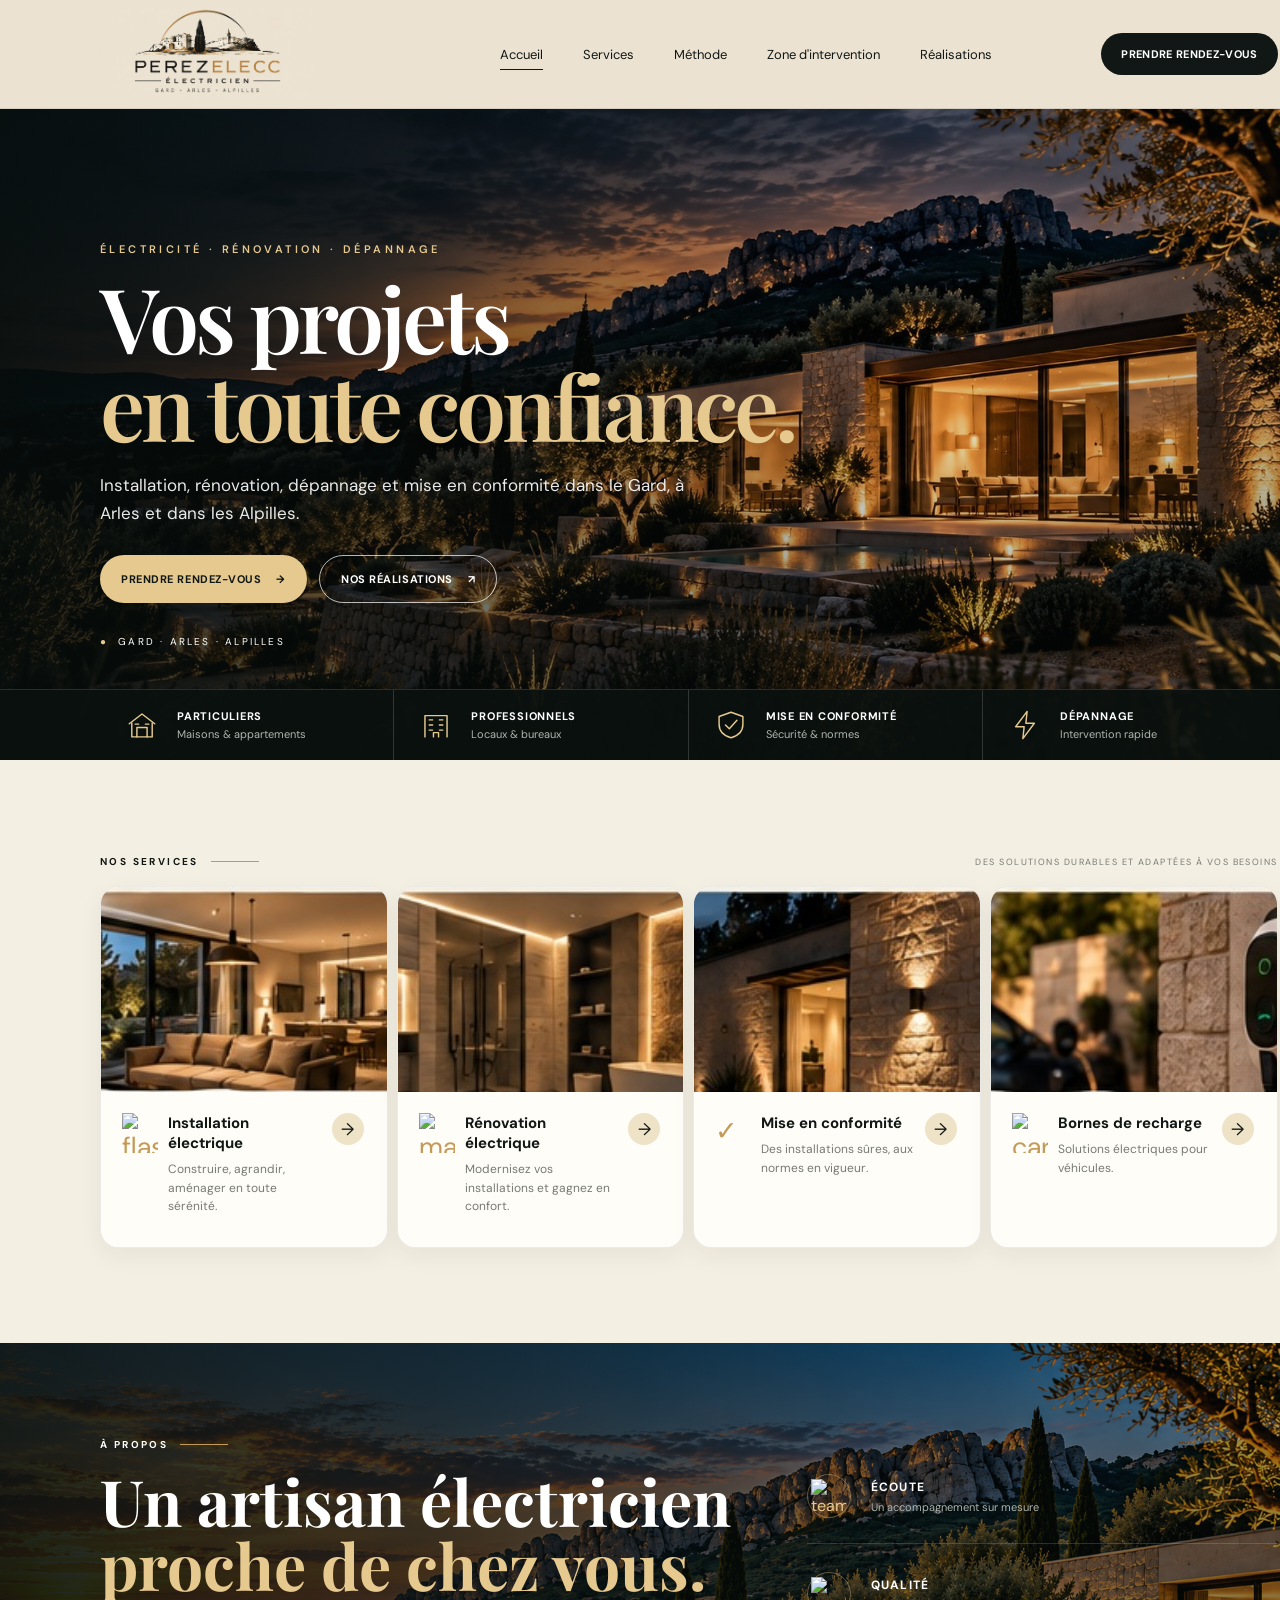
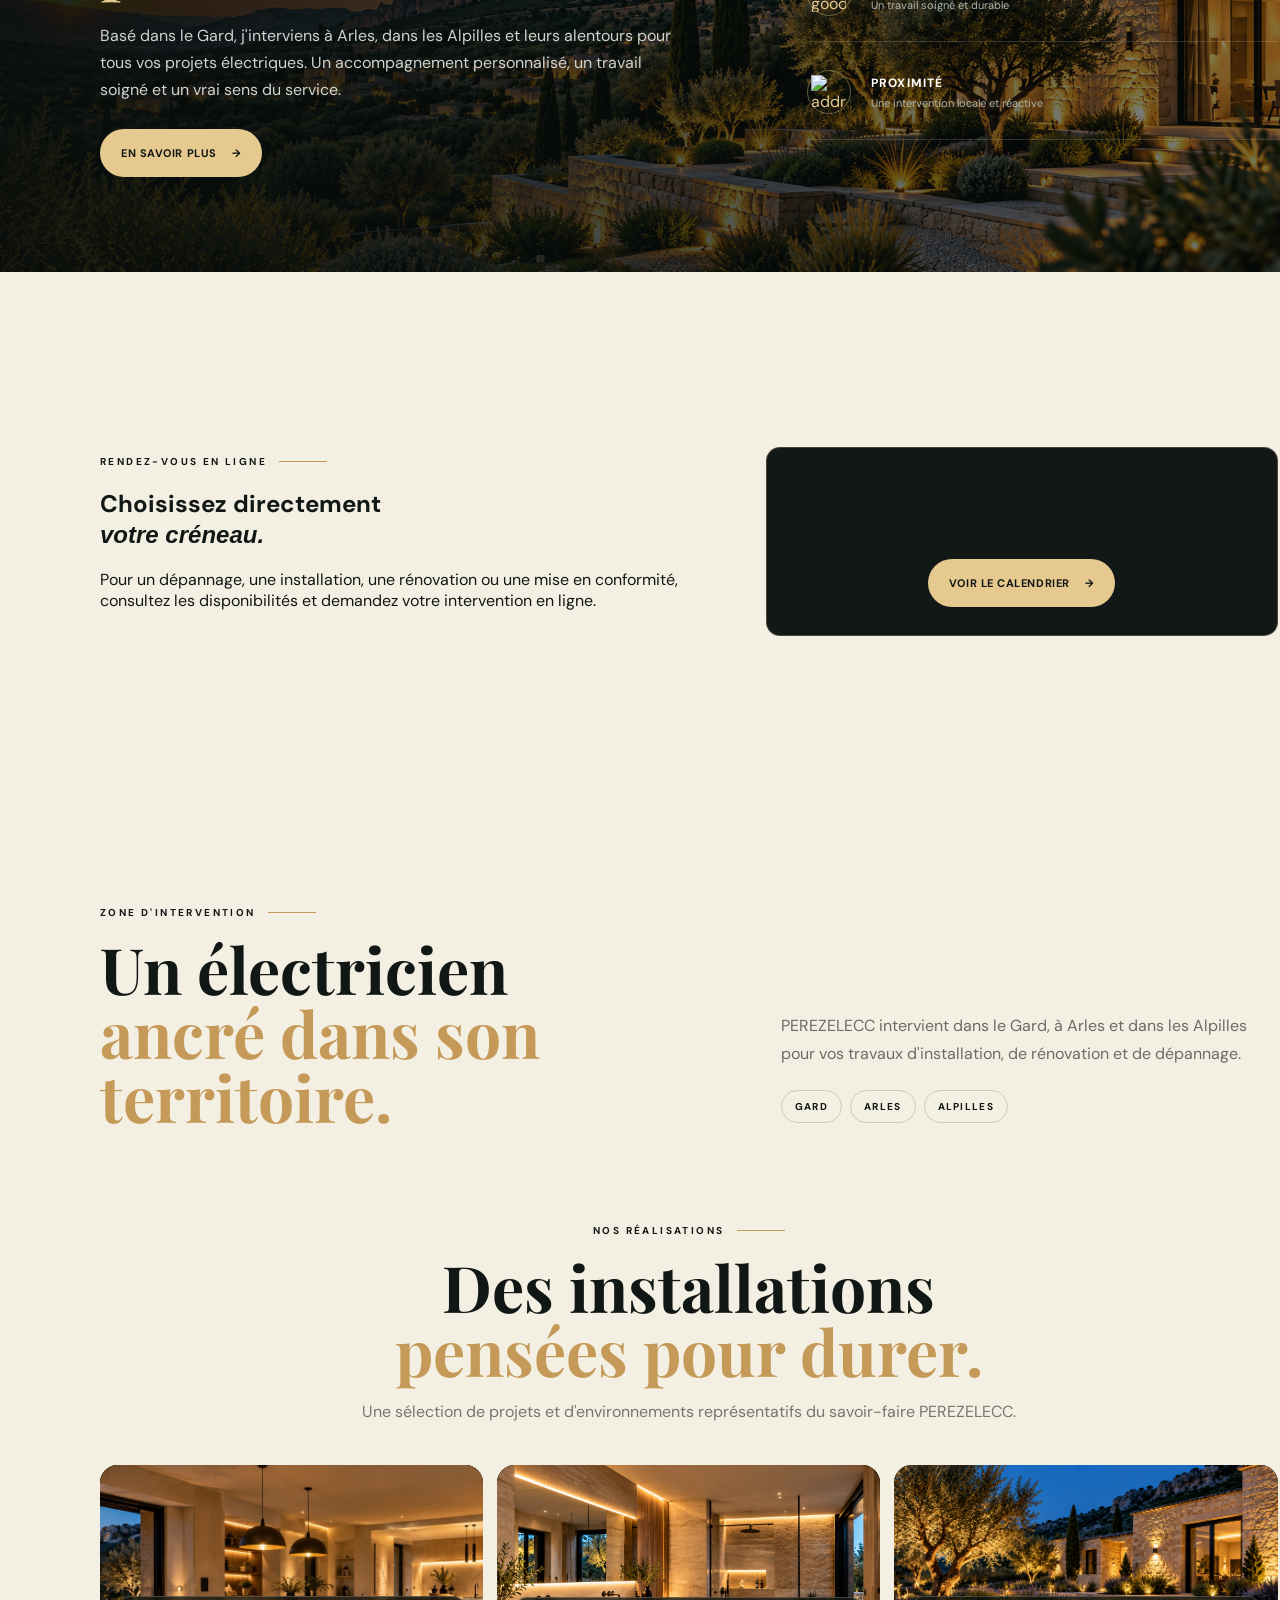
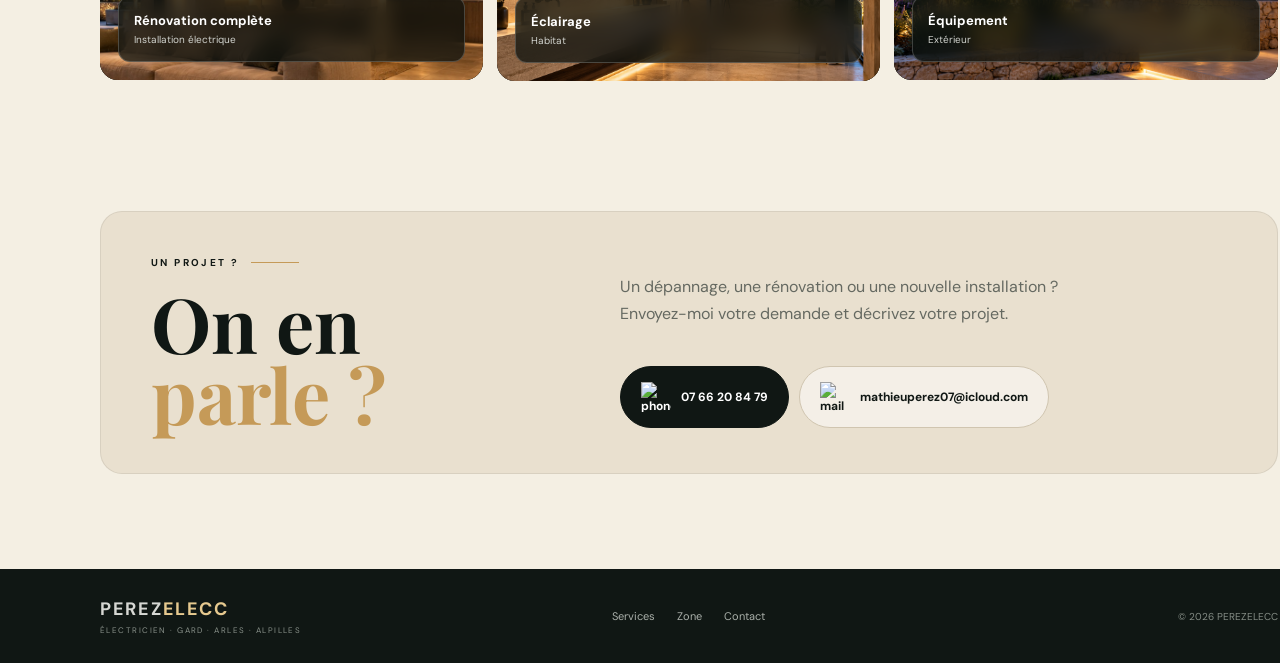
==== commit 8862668e: "feat: add online appointment booking entry points" ====
--- a/index.html
+++ b/index.html
@@ -99,8 +99,8 @@
 
 
             <!-- CTA -->
-            <a class="header-cta" href="#contact">
-               DEMANDER UN DEVIS
+            <a class="header-cta" href="reservation.html">
+               PRENDRE RENDEZ-VOUS
             </a>
 
 
@@ -123,7 +123,7 @@
             <a href="#methode">Méthode</a>
             <a href="#zone">Zone d'intervention</a>
             <a href="#realisations">Réalisations</a>
-            <a href="#contact">Demander un devis</a>
+            <a href="reservation.html">Prendre rendez-vous</a>
         </div>
 
     </header>
@@ -167,8 +167,8 @@
 
                 <div class="hero-actions">
 
-                    <a class="button button-gold" href="#contact">
-                        DEMANDER UN DEVIS
+                    <a class="button button-gold" href="reservation.html">
+                        PRENDRE RENDEZ-VOUS
                         <span>→</span>
                     </a>
 
@@ -399,6 +399,25 @@
 
             </div>
 
+        </section>
+
+
+        <!-- =====================================================
+             RENDEZ-VOUS EN LIGNE
+             ===================================================== -->
+        <section id="rendez-vous" class="section section-cream">
+            <div class="container" style="display:grid;grid-template-columns:1.1fr .9fr;gap:40px;align-items:center;padding-top:80px;padding-bottom:80px">
+                <div>
+                    <div class="section-topline"><span>RENDEZ-VOUS EN LIGNE</span><i></i></div>
+                    <h2>Choisissez directement<br><em>votre créneau.</em></h2>
+                    <p>Pour un dépannage, une installation, une rénovation ou une mise en conformité, consultez les disponibilités et demandez votre intervention en ligne.</p>
+                </div>
+                <div style="padding:28px;border:1px solid rgba(230,201,143,.25);background:#111816;border-radius:14px;text-align:center">
+                    <strong style="display:block;font-size:20px;margin-bottom:10px">Calendrier PEREZELECC</strong>
+                    <p style="margin-bottom:20px">Disponibilités mises à jour en temps réel.</p>
+                    <a class="button button-gold" href="reservation.html">VOIR LE CALENDRIER <span>→</span></a>
+                </div>
+            </div>
         </section>
 
 
@@ -617,18 +636,54 @@
     </script>
 
     <style>
+      /* =====================================================
+         DIFY — STYLE PEREZELECC
+         ===================================================== */
+
       #dify-chatbot-bubble-button {
+        position: fixed !important;
+        right: 22px !important;
+        bottom: 22px !important;
+        z-index: 2147483647 !important;
+        background: #e6c98f !important;
         background-color: #e6c98f !important;
-        color: #1b1b1b !important;
-        box-shadow: 0 8px 24px rgba(0,0,0,.18) !important;
+        color: #111816 !important;
+        border: 1px solid rgba(17,24,22,.12) !important;
+        box-shadow: 0 8px 24px rgba(0,0,0,.22) !important;
       }
 
       #dify-chatbot-bubble-window {
+        position: fixed !important;
+        right: 22px !important;
+        bottom: 82px !important;
+        z-index: 2147483646 !important;
         width: min(24rem, calc(100vw - 2rem)) !important;
         height: min(40rem, calc(100vh - 2rem)) !important;
         max-height: calc(100vh - 2rem) !important;
         border-radius: 16px !important;
         overflow: hidden !important;
+        box-shadow: 0 18px 50px rgba(0,0,0,.25) !important;
+      }
+
+      /* Barre supérieure du widget */
+      #dify-chatbot-bubble-window [class*="header"] {
+        background: #111816 !important;
+      }
+
+      @media (max-width: 640px) {
+        #dify-chatbot-bubble-button {
+          right: 14px !important;
+          bottom: 14px !important;
+        }
+
+        #dify-chatbot-bubble-window {
+          right: 8px !important;
+          bottom: 72px !important;
+          width: calc(100vw - 16px) !important;
+          height: calc(100vh - 88px) !important;
+          max-height: calc(100vh - 88px) !important;
+          border-radius: 14px !important;
+        }
       }
     </style>
 
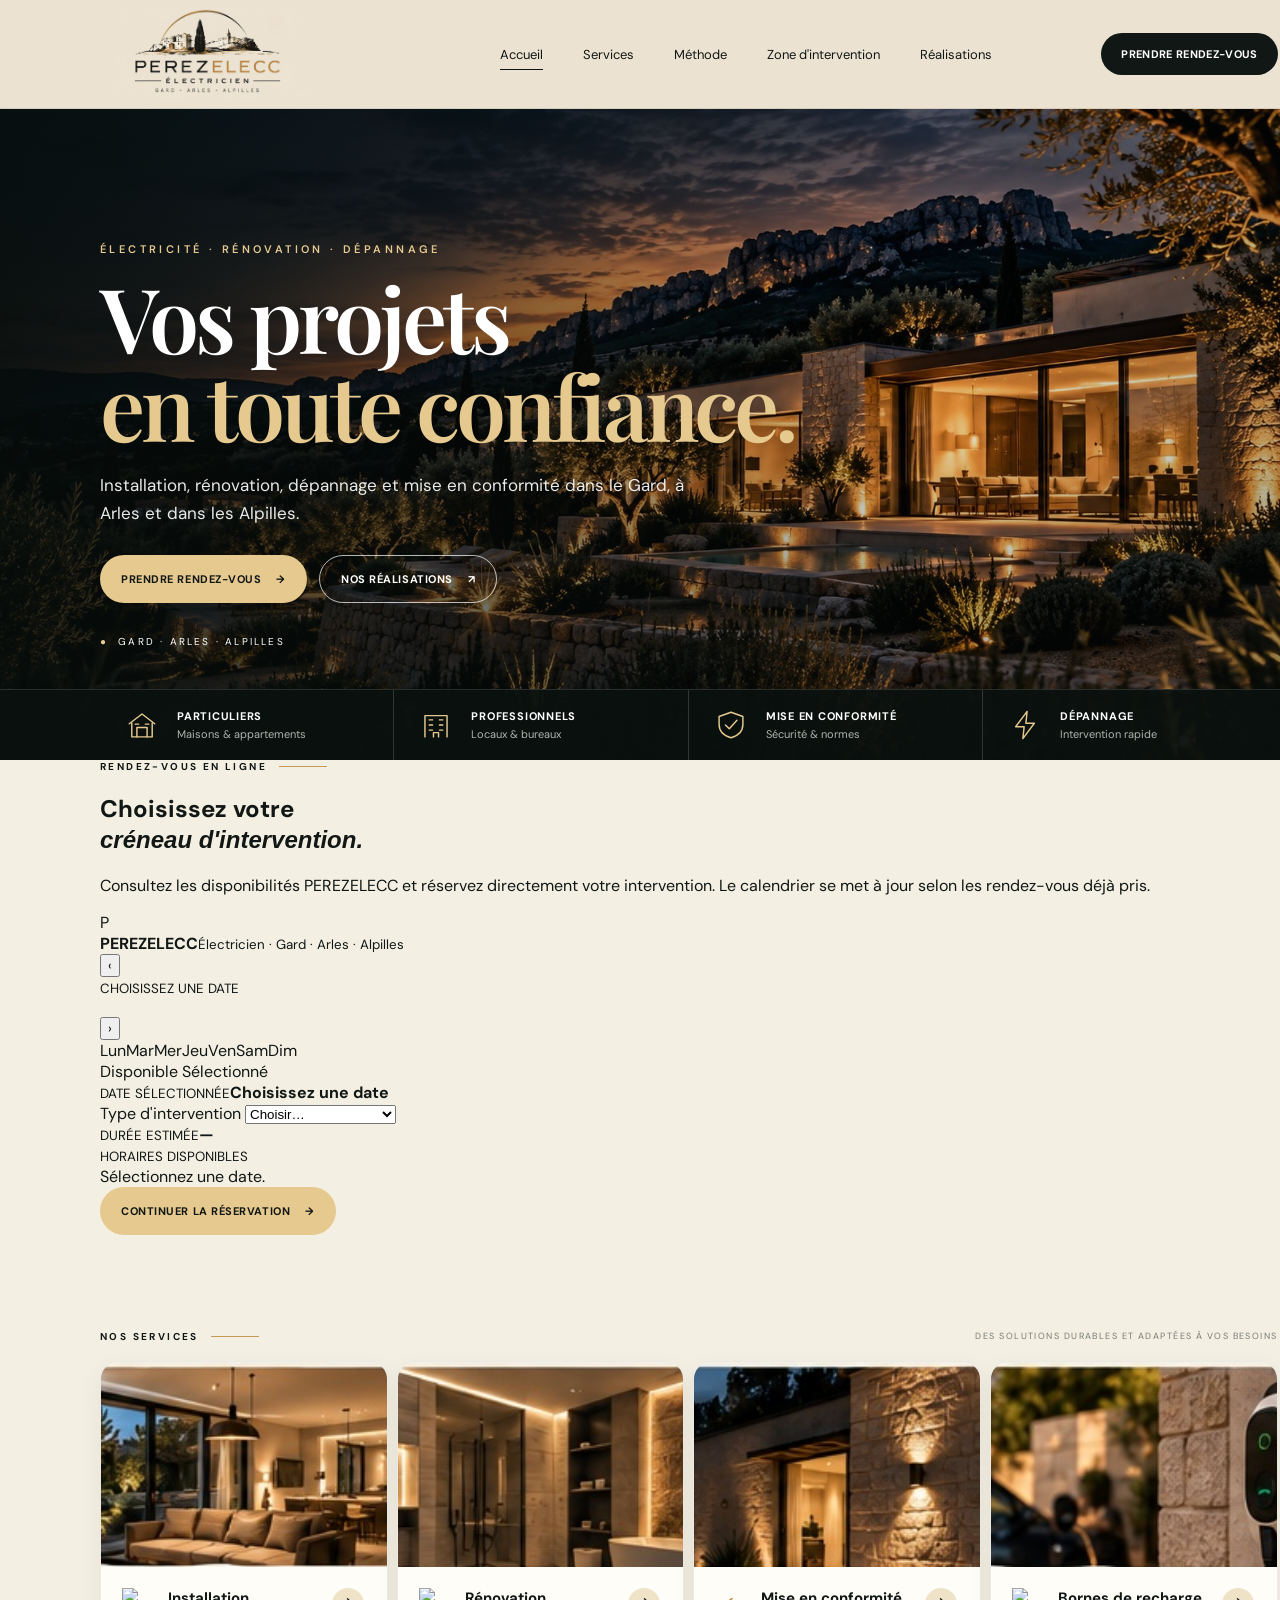
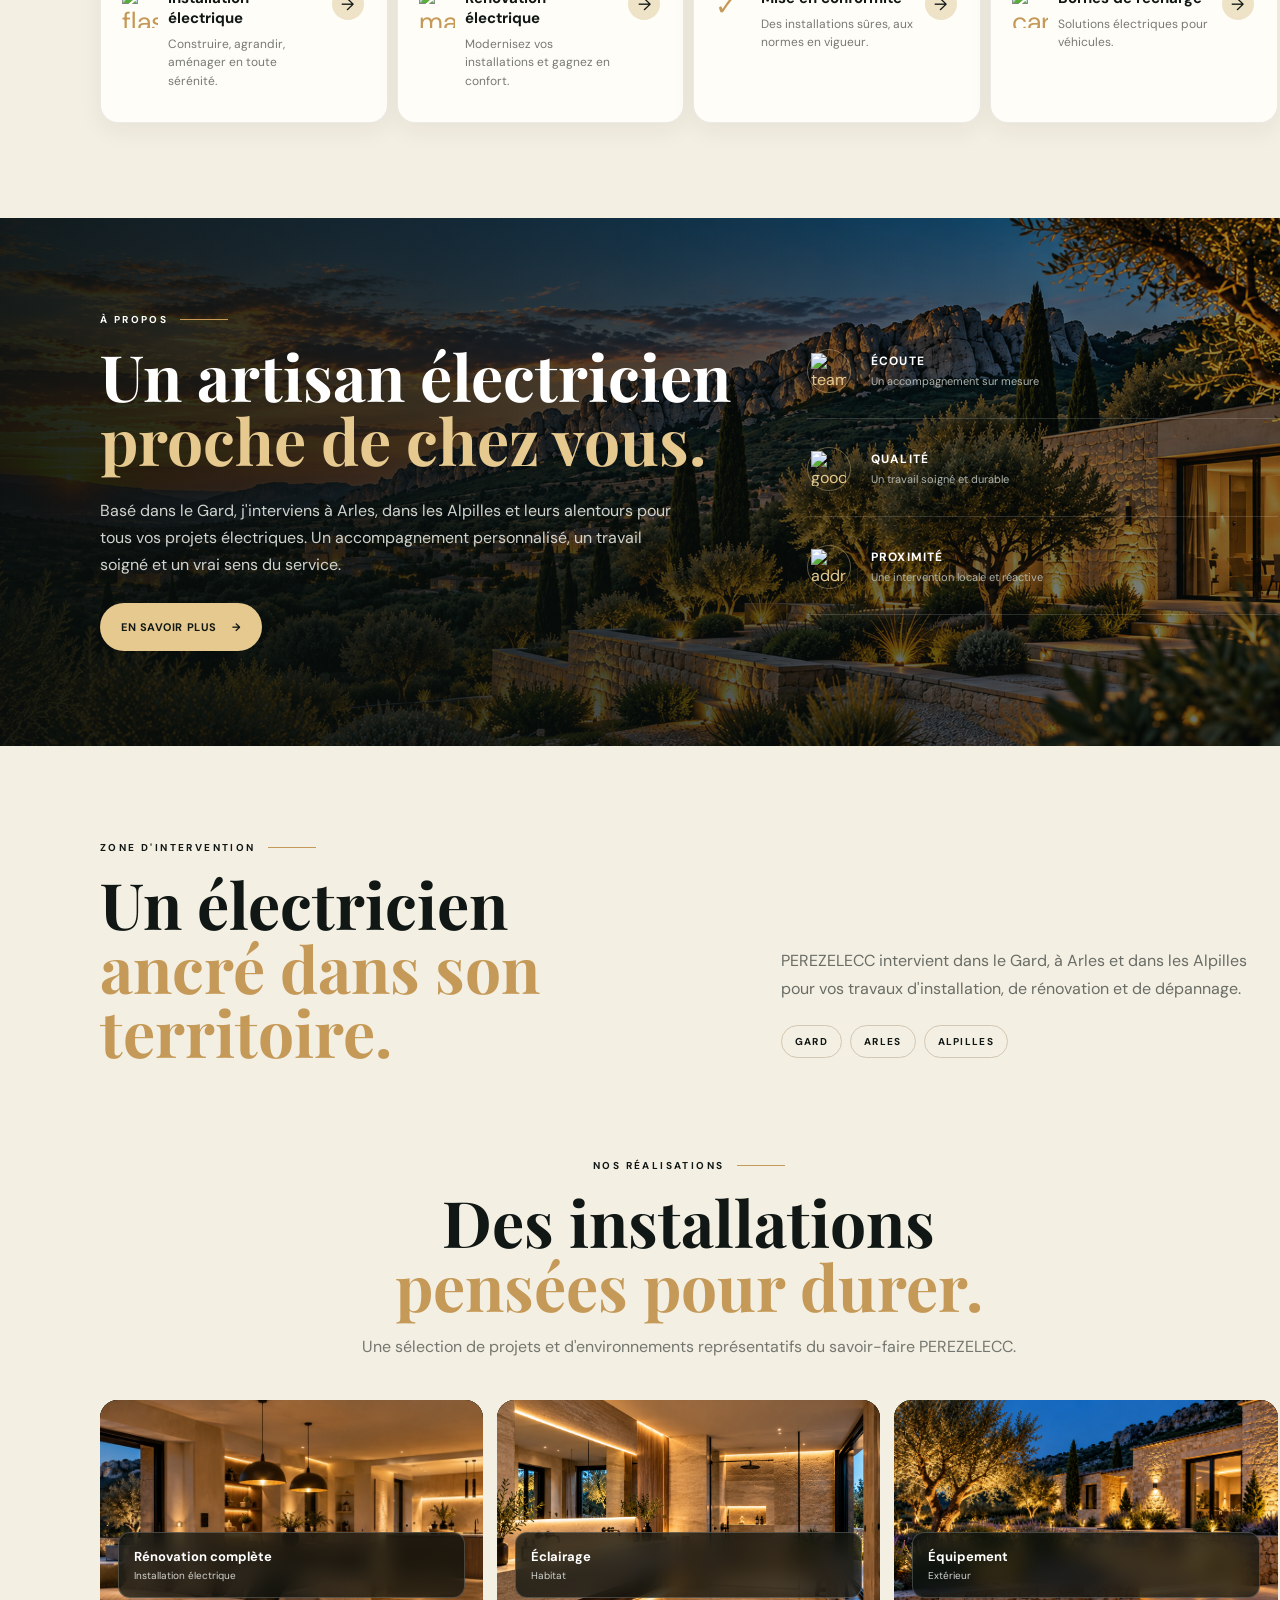
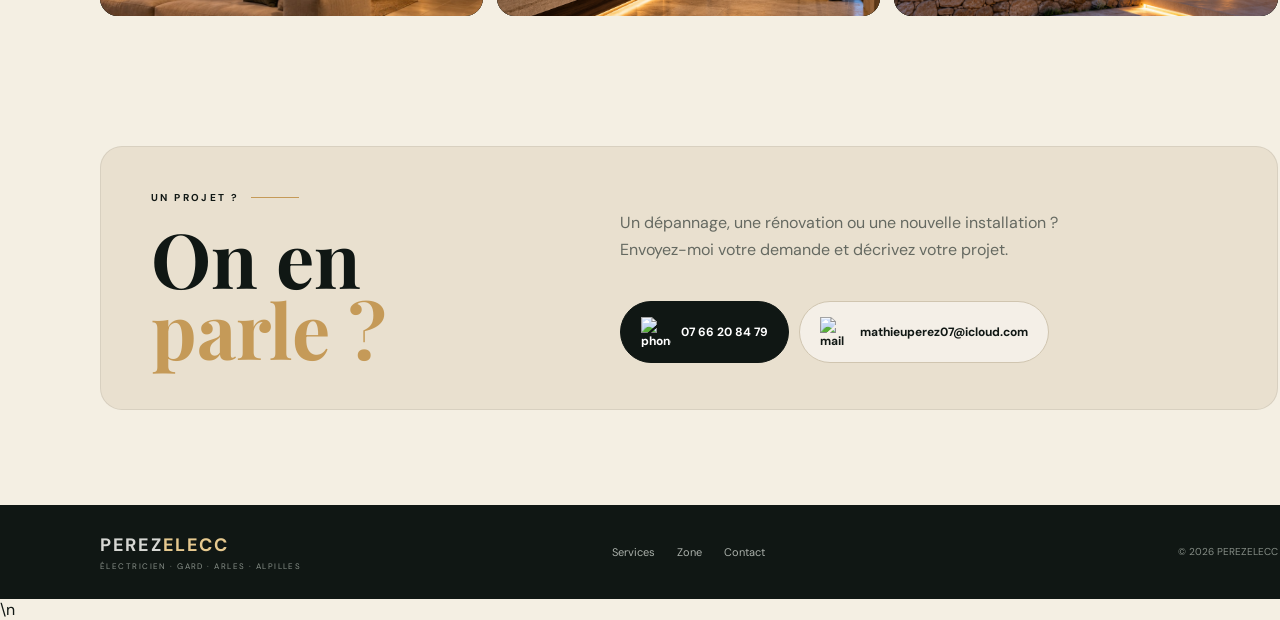
==== commit 95270f91: "feat: embed appointment calendar on homepage" ====
--- a/index.html
+++ b/index.html
@@ -232,6 +232,62 @@
 
 
         <!-- =====================================================
+             RENDEZ-VOUS EN LIGNE — CALENDRIER INTÉGRÉ
+             ===================================================== -->
+        <section id="rendez-vous" class="booking-home section-cream">
+            <div class="container">
+                <div class="booking-home-heading">
+                    <div class="section-topline">
+                        <span>RENDEZ-VOUS EN LIGNE</span><i></i>
+                    </div>
+                    <div class="booking-home-heading-grid">
+                        <div>
+                            <h2>Choisissez votre<br><em>créneau d'intervention.</em></h2>
+                        </div>
+                        <p>Consultez les disponibilités PEREZELECC et réservez directement votre intervention. Le calendrier se met à jour selon les rendez-vous déjà pris.</p>
+                    </div>
+                </div>
+
+                <div class="booking-home-card">
+                    <div class="booking-home-calendar">
+                        <div class="booking-home-brand">
+                            <span class="booking-home-mark">P</span>
+                            <div><strong>PEREZELECC</strong><small>Électricien · Gard · Arles · Alpilles</small></div>
+                        </div>
+                        <div class="booking-home-monthbar">
+                            <button id="home-booking-prev" type="button" aria-label="Mois précédent">‹</button>
+                            <div><small>CHOISISSEZ UNE DATE</small><h3 id="home-booking-month"></h3></div>
+                            <button id="home-booking-next" type="button" aria-label="Mois suivant">›</button>
+                        </div>
+                        <div class="booking-home-week"><span>Lun</span><span>Mar</span><span>Mer</span><span>Jeu</span><span>Ven</span><span>Sam</span><span>Dim</span></div>
+                        <div id="home-booking-calendar" class="booking-home-days"></div>
+                        <div class="booking-home-legend"><span><i></i> Disponible</span><span><b></b> Sélectionné</span></div>
+                    </div>
+
+                    <div class="booking-home-details">
+                        <div class="booking-home-date"><small>DATE SÉLECTIONNÉE</small><strong id="home-booking-selected">Choisissez une date</strong></div>
+                        <label class="booking-home-field">Type d'intervention
+                            <select id="home-booking-service">
+                                <option value="">Choisir…</option>
+                                <option>Dépannage</option>
+                                <option>Installation électrique</option>
+                                <option>Rénovation électrique</option>
+                                <option>Mise en conformité</option>
+                                <option>Borne de recharge</option>
+                                <option>Autre</option>
+                            </select>
+                        </label>
+                        <div class="booking-home-duration"><small>DURÉE ESTIMÉE</small><strong id="home-booking-duration">—</strong></div>
+                        <div class="booking-home-slots-wrap"><small>HORAIRES DISPONIBLES</small><div id="home-booking-slots" class="booking-home-slots">Sélectionnez une date.</div></div>
+                        <div id="home-booking-message" class="booking-home-message" aria-live="polite"></div>
+                        <a id="home-booking-continue" class="button button-gold booking-home-continue" href="reservation.html">CONTINUER LA RÉSERVATION <span>→</span></a>
+                    </div>
+                </div>
+            </div>
+        </section>
+
+
+        <!-- =====================================================
              SERVICES
              ===================================================== -->
         <section id="services" class="section section-cream">
@@ -399,25 +455,6 @@
 
             </div>
 
-        </section>
-
-
-        <!-- =====================================================
-             RENDEZ-VOUS EN LIGNE
-             ===================================================== -->
-        <section id="rendez-vous" class="section section-cream">
-            <div class="container" style="display:grid;grid-template-columns:1.1fr .9fr;gap:40px;align-items:center;padding-top:80px;padding-bottom:80px">
-                <div>
-                    <div class="section-topline"><span>RENDEZ-VOUS EN LIGNE</span><i></i></div>
-                    <h2>Choisissez directement<br><em>votre créneau.</em></h2>
-                    <p>Pour un dépannage, une installation, une rénovation ou une mise en conformité, consultez les disponibilités et demandez votre intervention en ligne.</p>
-                </div>
-                <div style="padding:28px;border:1px solid rgba(230,201,143,.25);background:#111816;border-radius:14px;text-align:center">
-                    <strong style="display:block;font-size:20px;margin-bottom:10px">Calendrier PEREZELECC</strong>
-                    <p style="margin-bottom:20px">Disponibilités mises à jour en temps réel.</p>
-                    <a class="button button-gold" href="reservation.html">VOIR LE CALENDRIER <span>→</span></a>
-                </div>
-            </div>
         </section>
 
 
@@ -687,7 +724,7 @@
       }
     </style>
 
-    <script src="js/script.js"></script>
+    <script src="js/booking-home.js"></script>\n    <script src="js/script.js"></script>
 
 </body>
 </html>
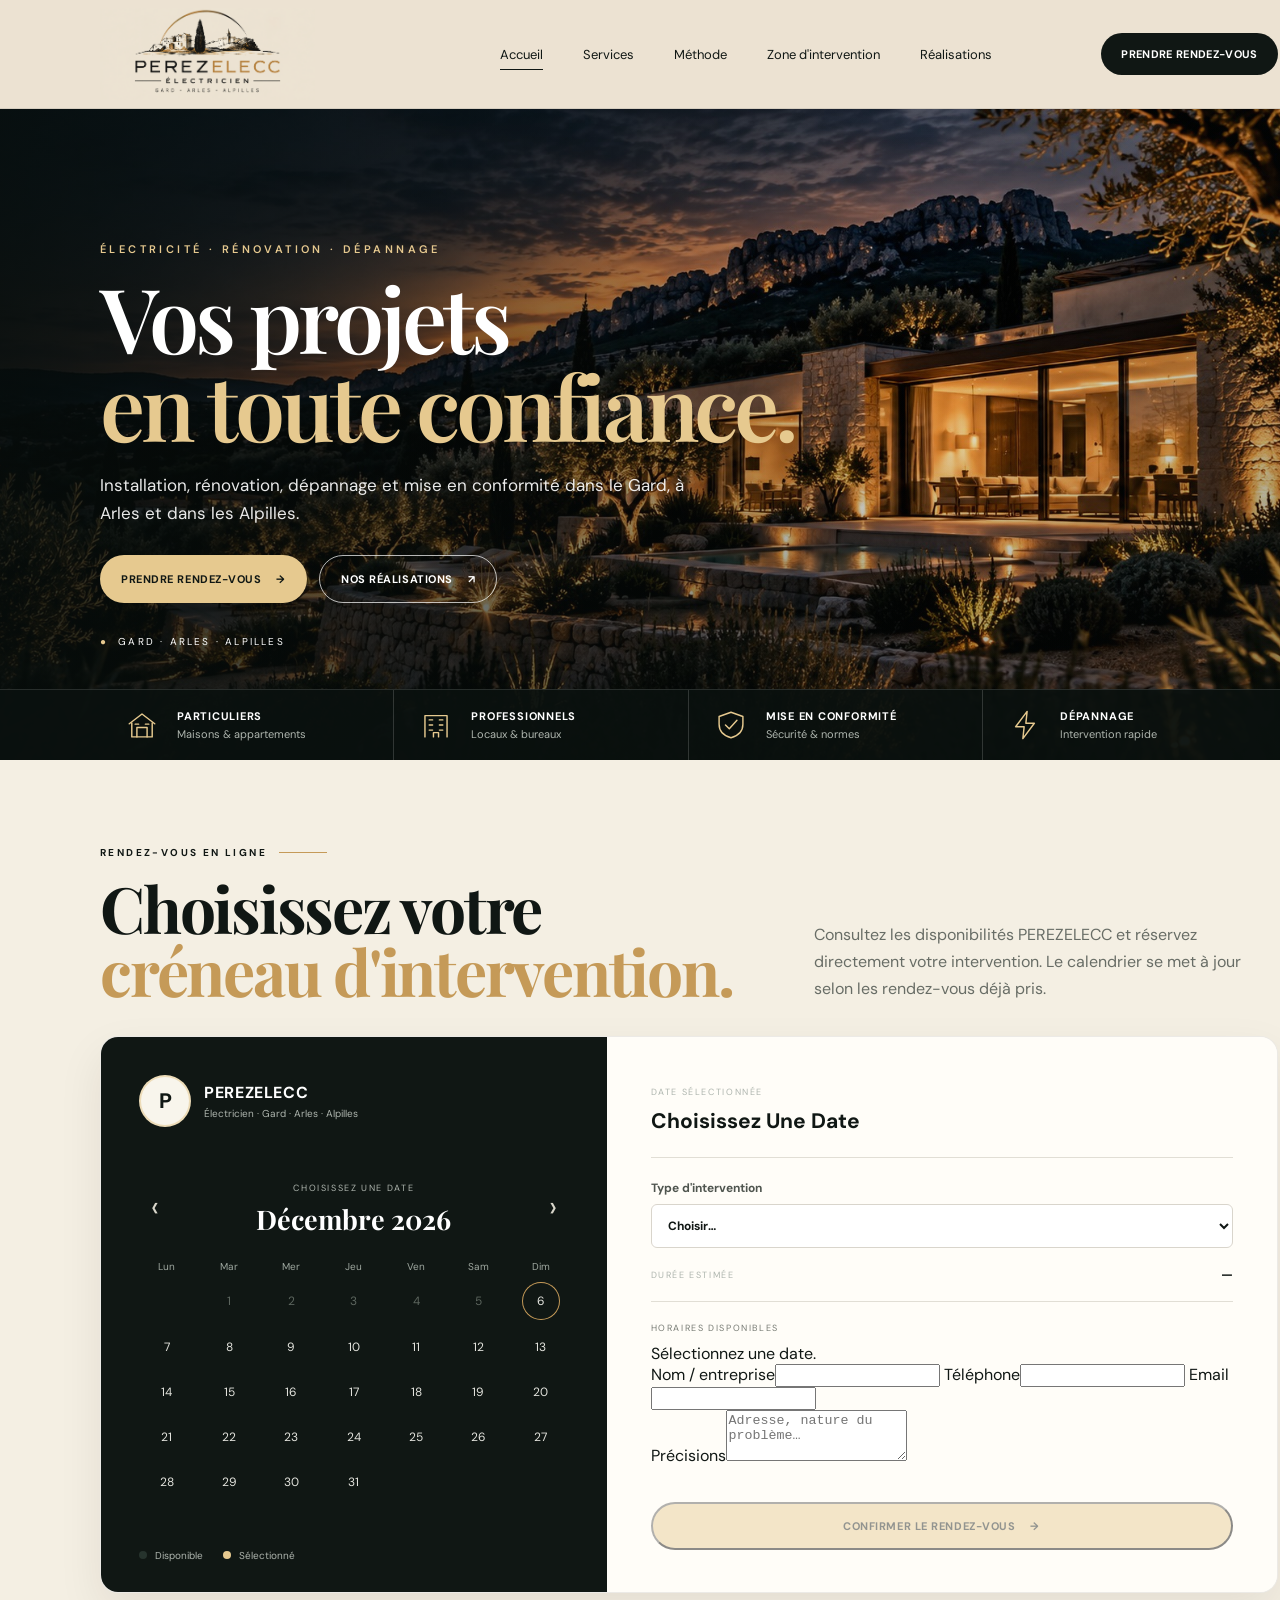
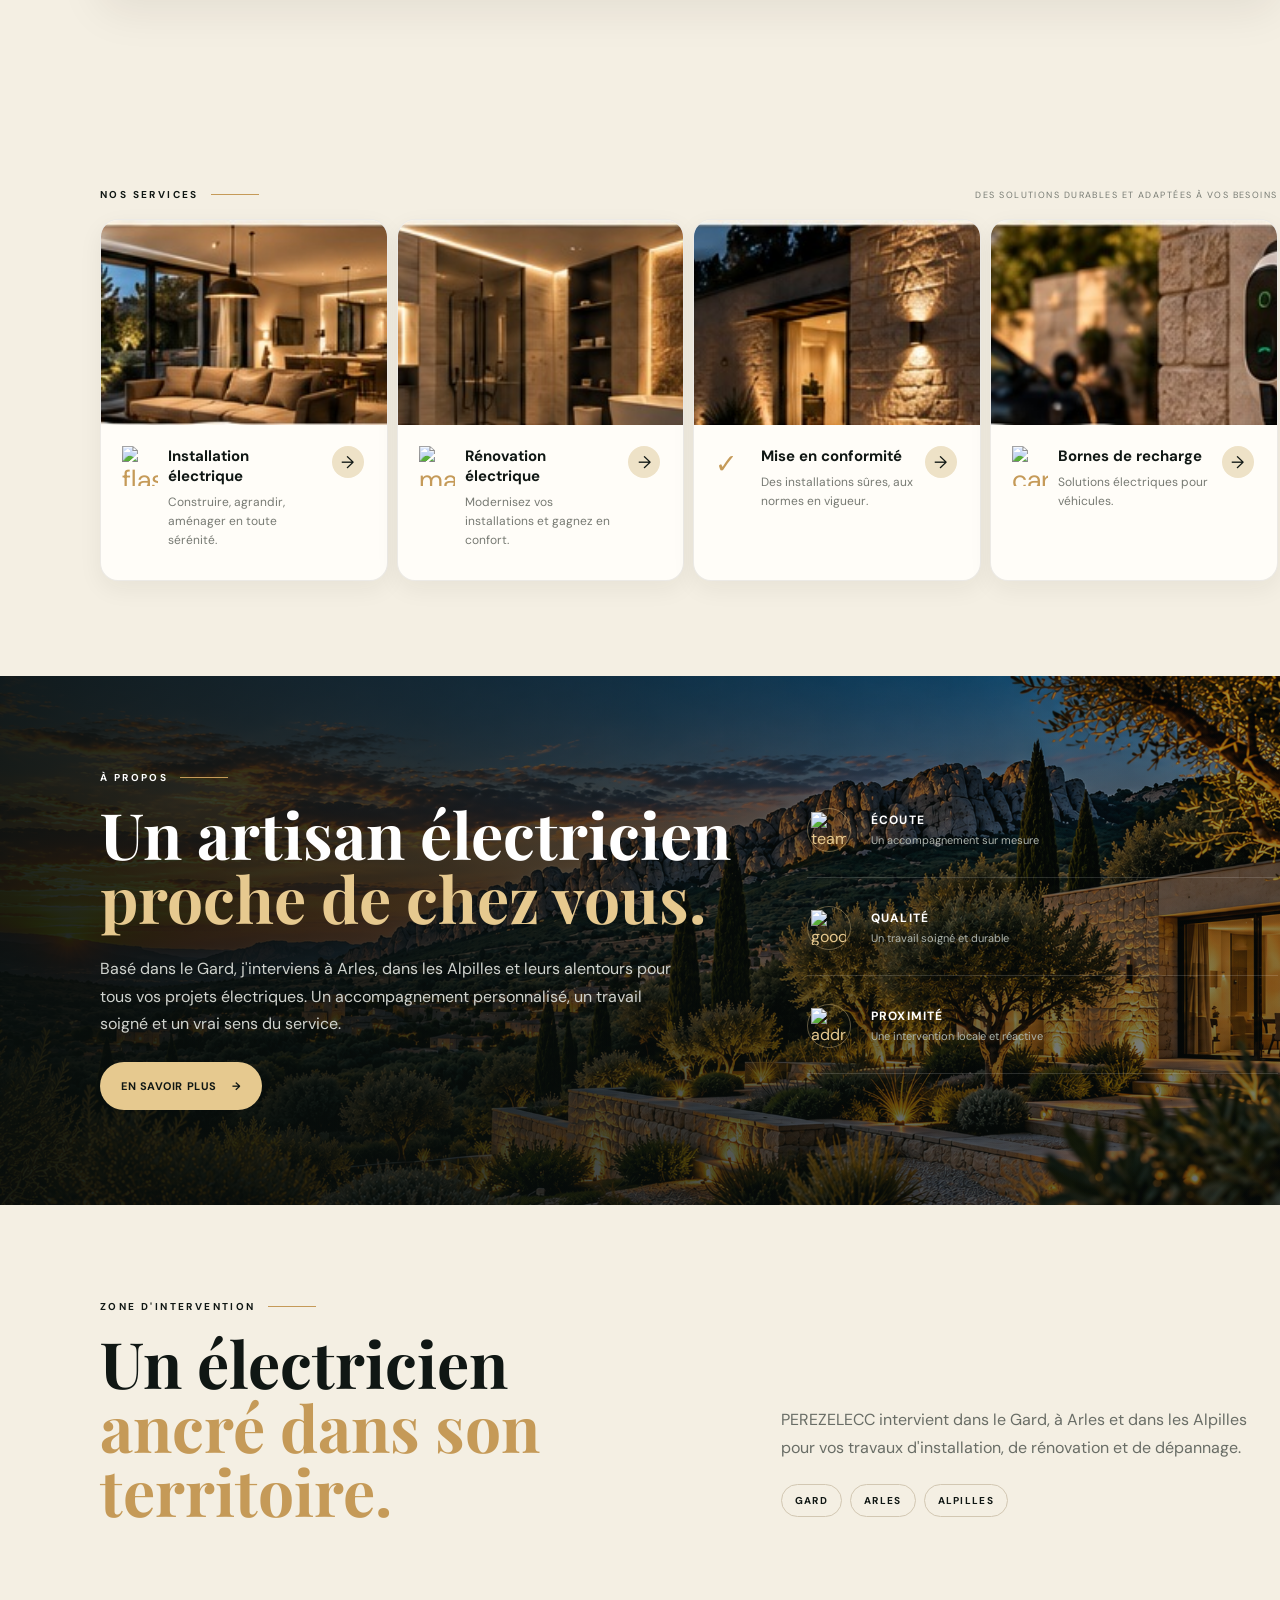
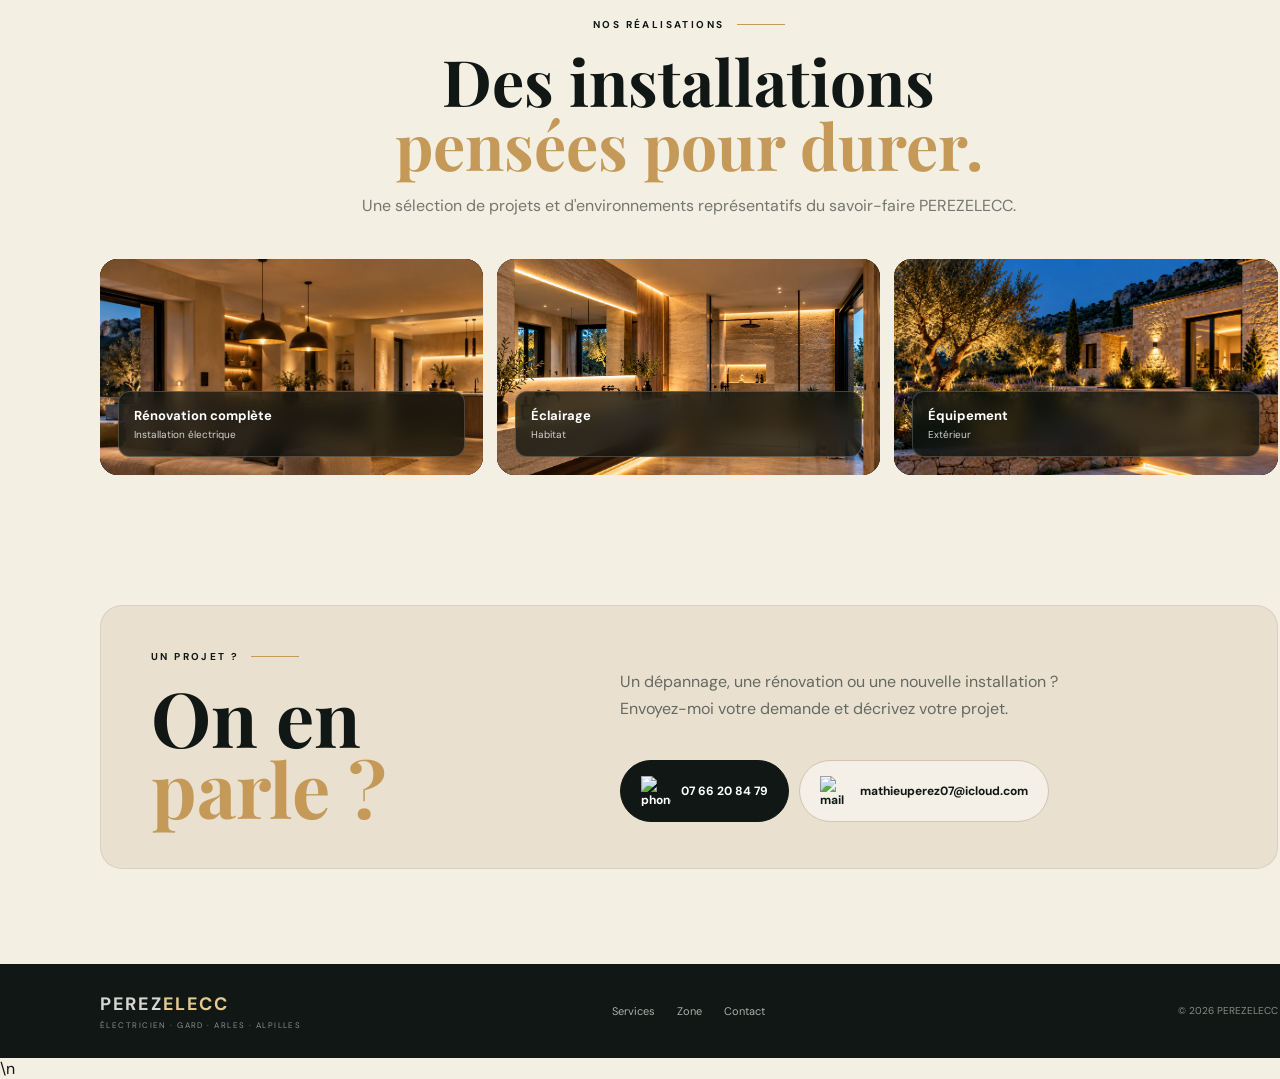
==== commit d2467c06: "feat: complete appointment booking directly on homepage" ====
--- a/index.html
+++ b/index.html
@@ -99,7 +99,7 @@
 
 
             <!-- CTA -->
-            <a class="header-cta" href="reservation.html">
+            <a class="header-cta" href="#rendez-vous">
                PRENDRE RENDEZ-VOUS
             </a>
 
@@ -123,7 +123,7 @@
             <a href="#methode">Méthode</a>
             <a href="#zone">Zone d'intervention</a>
             <a href="#realisations">Réalisations</a>
-            <a href="reservation.html">Prendre rendez-vous</a>
+            <a href="#rendez-vous">Prendre rendez-vous</a>
         </div>
 
     </header>
@@ -167,7 +167,7 @@
 
                 <div class="hero-actions">
 
-                    <a class="button button-gold" href="reservation.html">
+                    <a class="button button-gold" href="#rendez-vous">
                         PRENDRE RENDEZ-VOUS
                         <span>→</span>
                     </a>
@@ -279,8 +279,16 @@
                         </label>
                         <div class="booking-home-duration"><small>DURÉE ESTIMÉE</small><strong id="home-booking-duration">—</strong></div>
                         <div class="booking-home-slots-wrap"><small>HORAIRES DISPONIBLES</small><div id="home-booking-slots" class="booking-home-slots">Sélectionnez une date.</div></div>
-                        <div id="home-booking-message" class="booking-home-message" aria-live="polite"></div>
-                        <a id="home-booking-continue" class="button button-gold booking-home-continue" href="reservation.html">CONTINUER LA RÉSERVATION <span>→</span></a>
+                        <form id="home-booking-form" class="booking-home-form">
+                            <div class="booking-home-contact-grid">
+                                <label>Nom / entreprise<input id="home-booking-name" required></label>
+                                <label>Téléphone<input id="home-booking-phone" type="tel" required></label>
+                                <label>Email<input id="home-booking-email" type="email"></label>
+                            </div>
+                            <label>Précisions<textarea id="home-booking-notes" rows="3" placeholder="Adresse, nature du problème…"></textarea></label>
+                            <div id="home-booking-message" class="booking-home-message" aria-live="polite"></div>
+                            <button id="home-booking-confirm" class="button button-gold booking-home-continue disabled" type="submit">CONFIRMER LE RENDEZ-VOUS <span>→</span></button>
+                        </form>
                     </div>
                 </div>
             </div>
--- a/css/style.css
+++ b/css/style.css
@@ -1493,3 +1493,26 @@
 .realization-large {
     min-height: 0;
 }
+
+/* ============================================================
+   CALENDRIER DE RENDEZ-VOUS — ACCUEIL
+   ============================================================ */
+.booking-home{padding-top:86px;padding-bottom:100px;background:var(--cream)}
+.booking-home-heading{margin-bottom:34px}
+.booking-home-heading-grid{display:grid;grid-template-columns:1fr .72fr;gap:70px;align-items:end}
+.booking-home-heading h2{margin:0;font-family:"Playfair Display",Georgia,serif;font-size:clamp(42px,5vw,68px);line-height:.98;letter-spacing:-.035em}
+.booking-home-heading h2 em{color:var(--gold);font-style:normal}
+.booking-home-heading-grid>p{margin:0;color:#686d66;line-height:1.7;max-width:510px}
+.booking-home-card{display:grid;grid-template-columns:43% 57%;overflow:hidden;border:1px solid rgba(16,23,20,.08);border-radius:18px;background:#fffdf8;box-shadow:0 18px 45px rgba(36,29,18,.08)}
+.booking-home-calendar{background:var(--ink);color:#fff;padding:38px 38px 30px;min-height:535px;display:flex;flex-direction:column}
+.booking-home-brand{display:flex;align-items:center;gap:13px;margin-bottom:48px}
+.booking-home-mark{width:52px;height:52px;border-radius:50%;display:grid;place-items:center;background:#f8f5ec;color:var(--ink);font-weight:800;font-size:21px;border:2px solid rgba(230,201,143,.55)}
+.booking-home-brand strong,.booking-home-brand small{display:block}.booking-home-brand strong{font-size:16px;letter-spacing:.04em}.booking-home-brand small{margin-top:4px;color:#aeb5ae;font-size:10px}
+.booking-home-monthbar{display:grid;grid-template-columns:32px 1fr 32px;align-items:center;text-align:center;gap:6px;margin-bottom:23px}
+.booking-home-monthbar button{border:0;background:transparent;color:#d8d6ca;font-size:30px;cursor:pointer}.booking-home-monthbar button:hover{color:var(--gold-light)}
+.booking-home-monthbar small,.booking-home-date small,.booking-home-duration small,.booking-home-slots-wrap>small{font-size:9px;letter-spacing:.18em;color:#aeb5ae}.booking-home-monthbar h3{margin:5px 0 0;font-family:"Playfair Display",Georgia,serif;font-size:27px;text-transform:capitalize}
+.booking-home-week,.booking-home-days{display:grid;grid-template-columns:repeat(7,1fr);gap:7px;text-align:center}.booking-home-week{margin-bottom:8px}.booking-home-week span{font-size:10px;color:#9fa8a0}.booking-home-days span{height:40px}
+.booking-home-days button{width:38px;height:38px;margin:auto;border:0;border-radius:50%;background:transparent;color:#e4e4de;cursor:pointer;font:inherit;font-size:12px}.booking-home-days button:hover{background:#2a332e}.booking-home-days button.available{background:#26332d}.booking-home-days button.today{box-shadow:inset 0 0 0 1px var(--gold)}.booking-home-days button.selected{background:var(--gold-light);color:var(--ink);font-weight:800}.booking-home-days button:disabled{color:#5d665f;cursor:default}.booking-home-legend{display:flex;gap:20px;margin-top:auto;color:#aeb5ae;font-size:10px}.booking-home-legend i,.booking-home-legend b{display:inline-block;width:8px;height:8px;border-radius:50%;margin-right:5px;background:#26332d}.booking-home-legend b{background:var(--gold-light)}
+.booking-home-details{padding:42px 44px;background:#fffdf8}.booking-home-date{padding-bottom:22px;border-bottom:1px solid #e1ded5;margin-bottom:22px}.booking-home-date strong{display:block;margin-top:7px;font-size:21px;text-transform:capitalize}.booking-home-field{display:grid;gap:8px;margin-bottom:18px;color:#4f554f;font-size:12px;font-weight:700}.booking-home-field select{width:100%;padding:12px;border:1px solid #d9d5cc;border-radius:6px;background:white;color:var(--ink);font:inherit}.booking-home-duration{display:flex;align-items:center;justify-content:space-between;padding-bottom:18px;border-bottom:1px solid #e1ded5;margin-bottom:20px}.booking-home-duration strong{font-size:13px}.booking-home-slots-wrap>small{display:block;color:#777b74;margin-bottom:9px}.booking-home-slots{display:grid;gap:7px;max-height:220px;overflow:auto}.booking-home-slot{width:100%;padding:11px;border:1px solid #ddd9d0;border-radius:6px;background:#fff;color:#535852;cursor:pointer;font:inherit}.booking-home-slot:hover,.booking-home-slot.selected{border-color:var(--gold);background:#f5ecd9;color:var(--ink);font-weight:700}.booking-home-message{min-height:20px;margin-top:10px;font-size:12px;color:#65715f}.booking-home-message.error{color:#a44c45}.booking-home-continue{width:100%;justify-content:center;margin-top:6px;text-align:center}.booking-home-continue.disabled{opacity:.45;pointer-events:none}
+@media(max-width:900px){.booking-home-heading-grid{grid-template-columns:1fr;gap:18px}.booking-home-card{grid-template-columns:1fr}.booking-home-calendar{min-height:470px}.booking-home-details{padding:32px 25px}}
+@media(max-width:600px){.booking-home{padding-top:65px;padding-bottom:70px}.booking-home-calendar{padding:28px 20px}.booking-home-details{padding:28px 20px}.booking-home-days button{width:34px;height:34px}.booking-home-monthbar h3{font-size:23px}.booking-home-brand{margin-bottom:35px}}
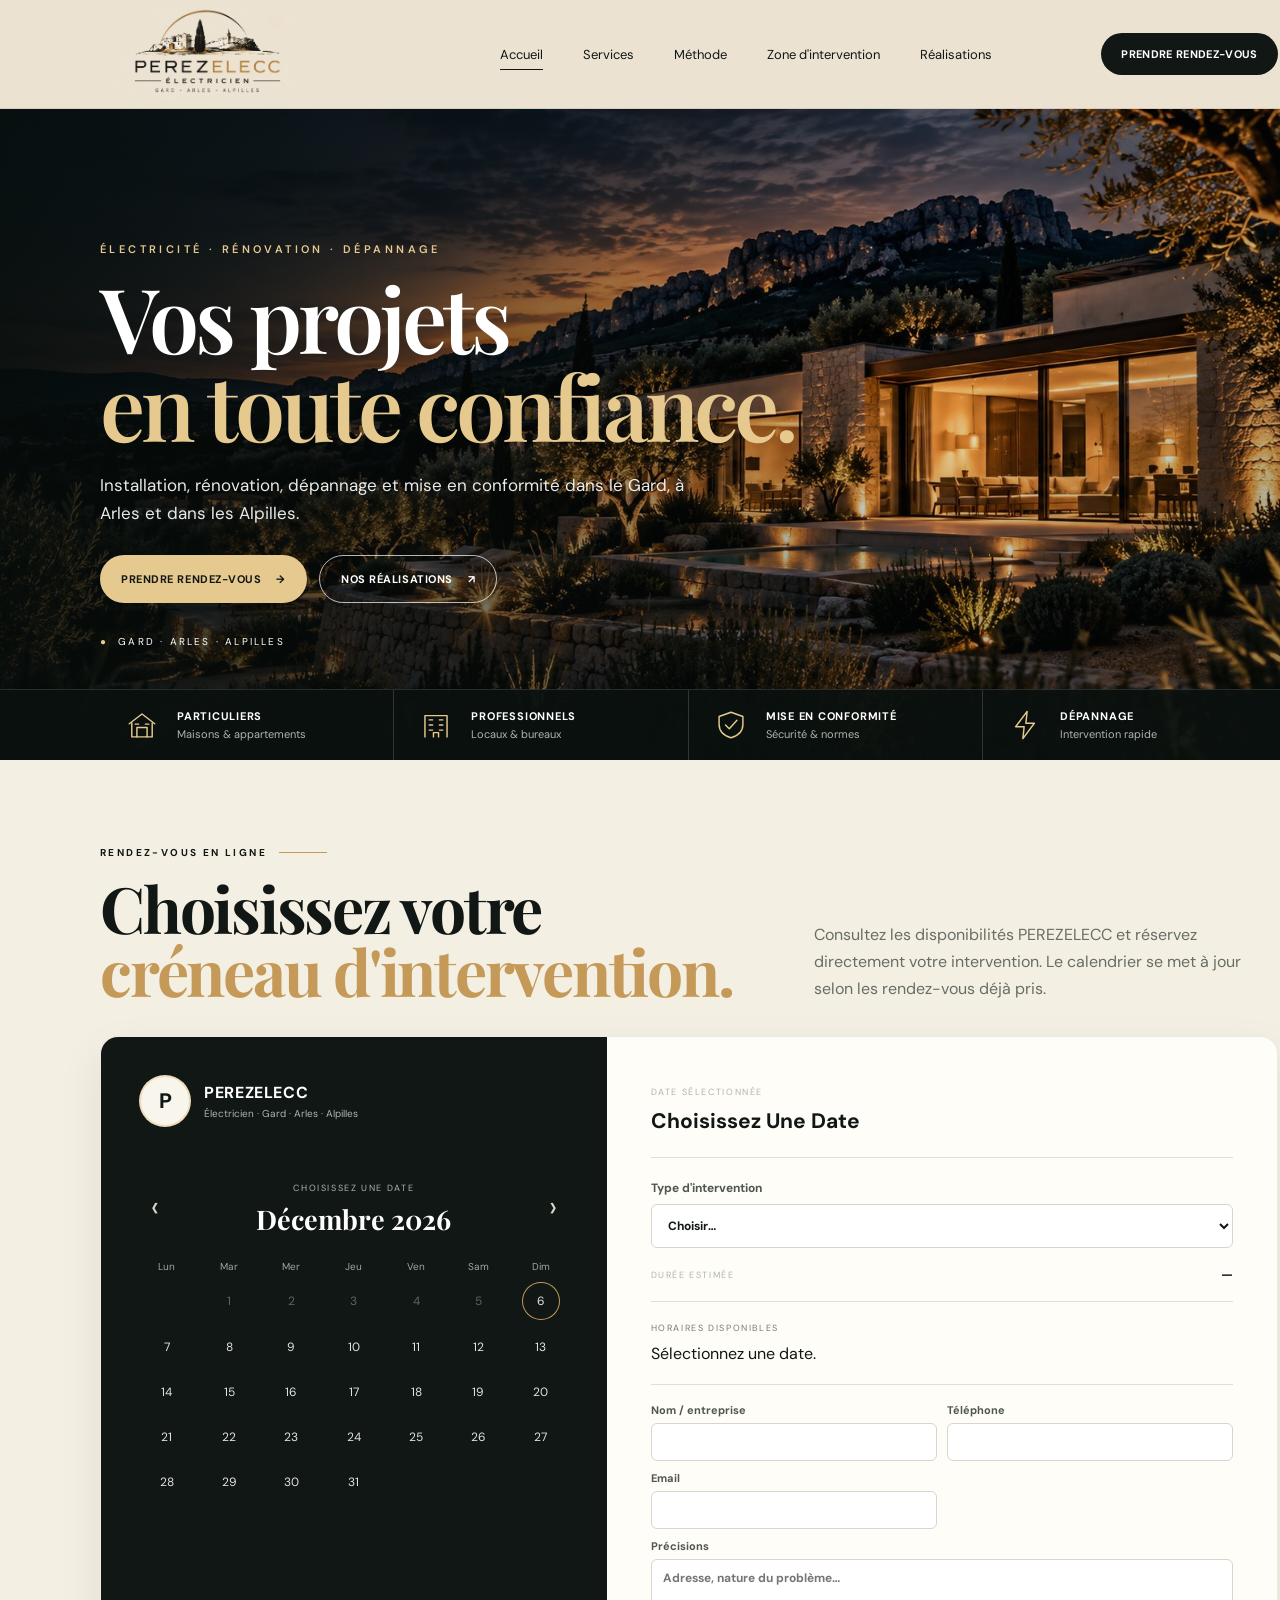
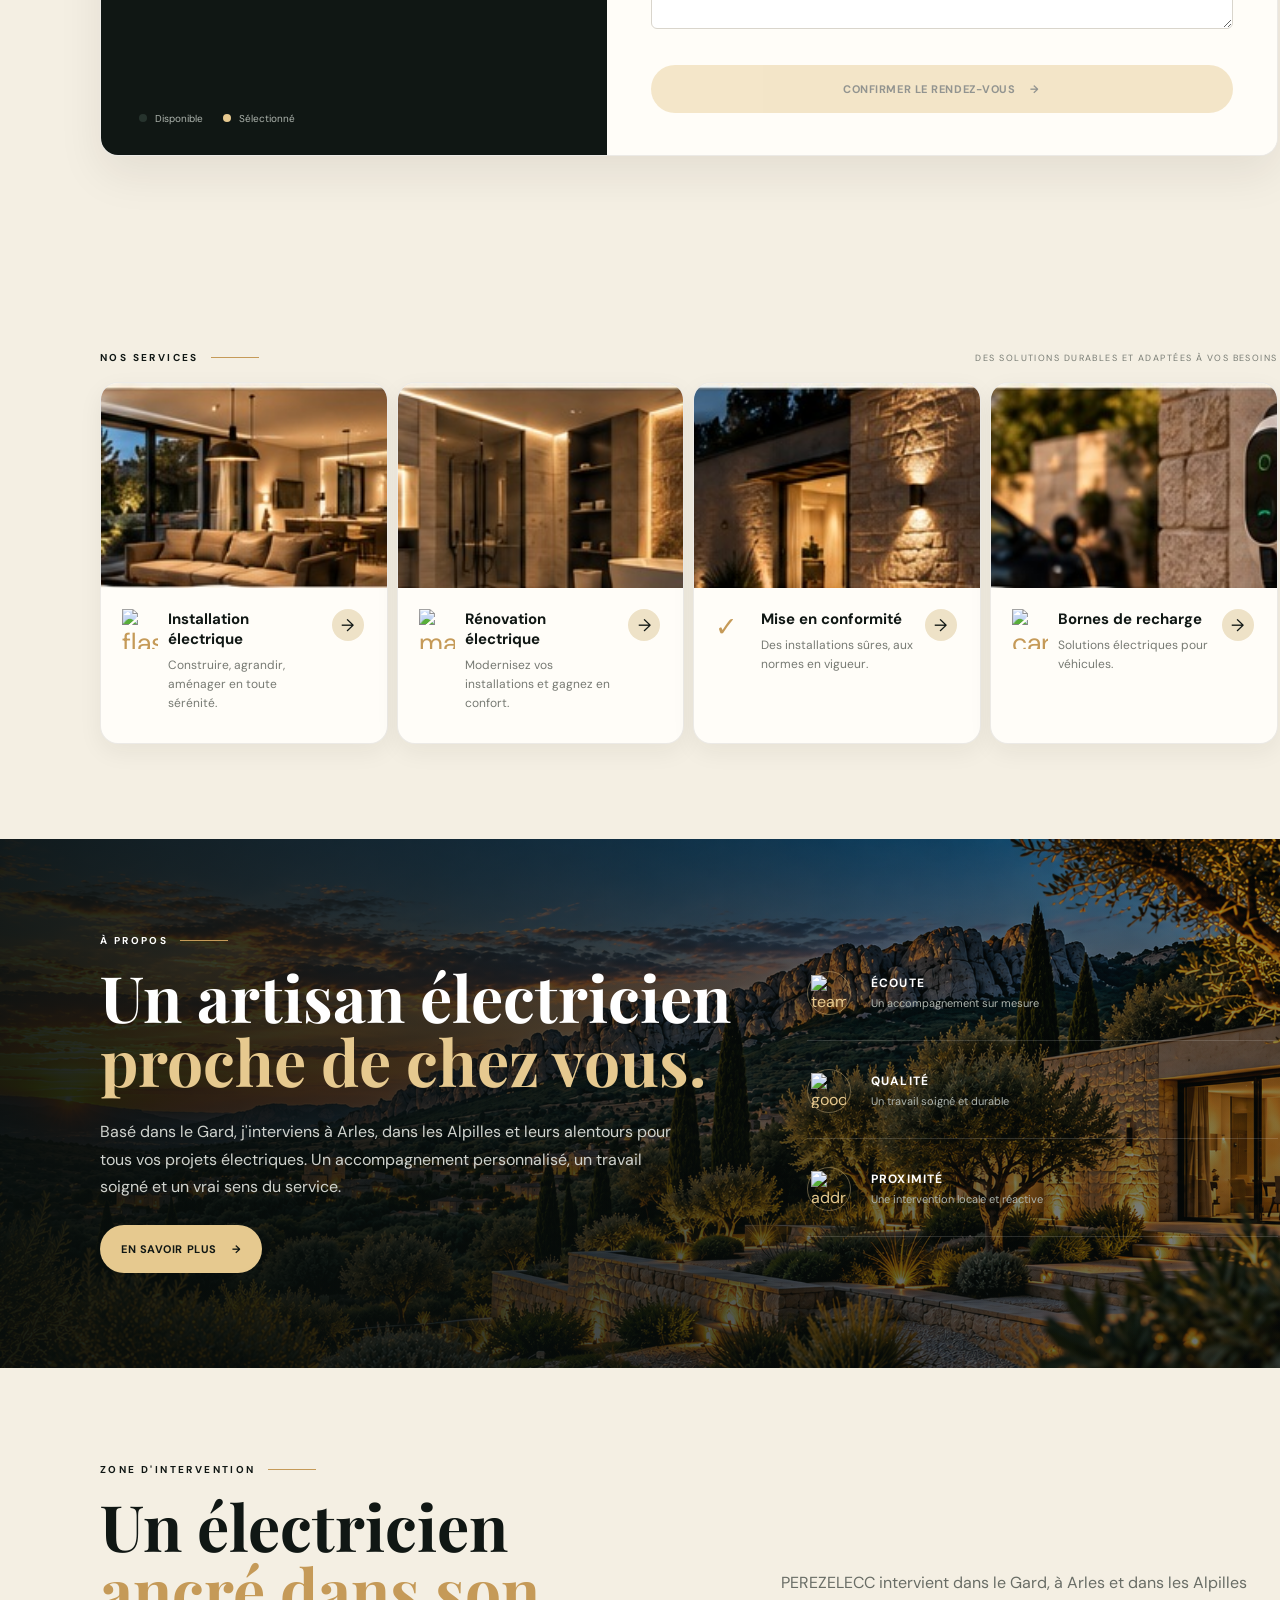
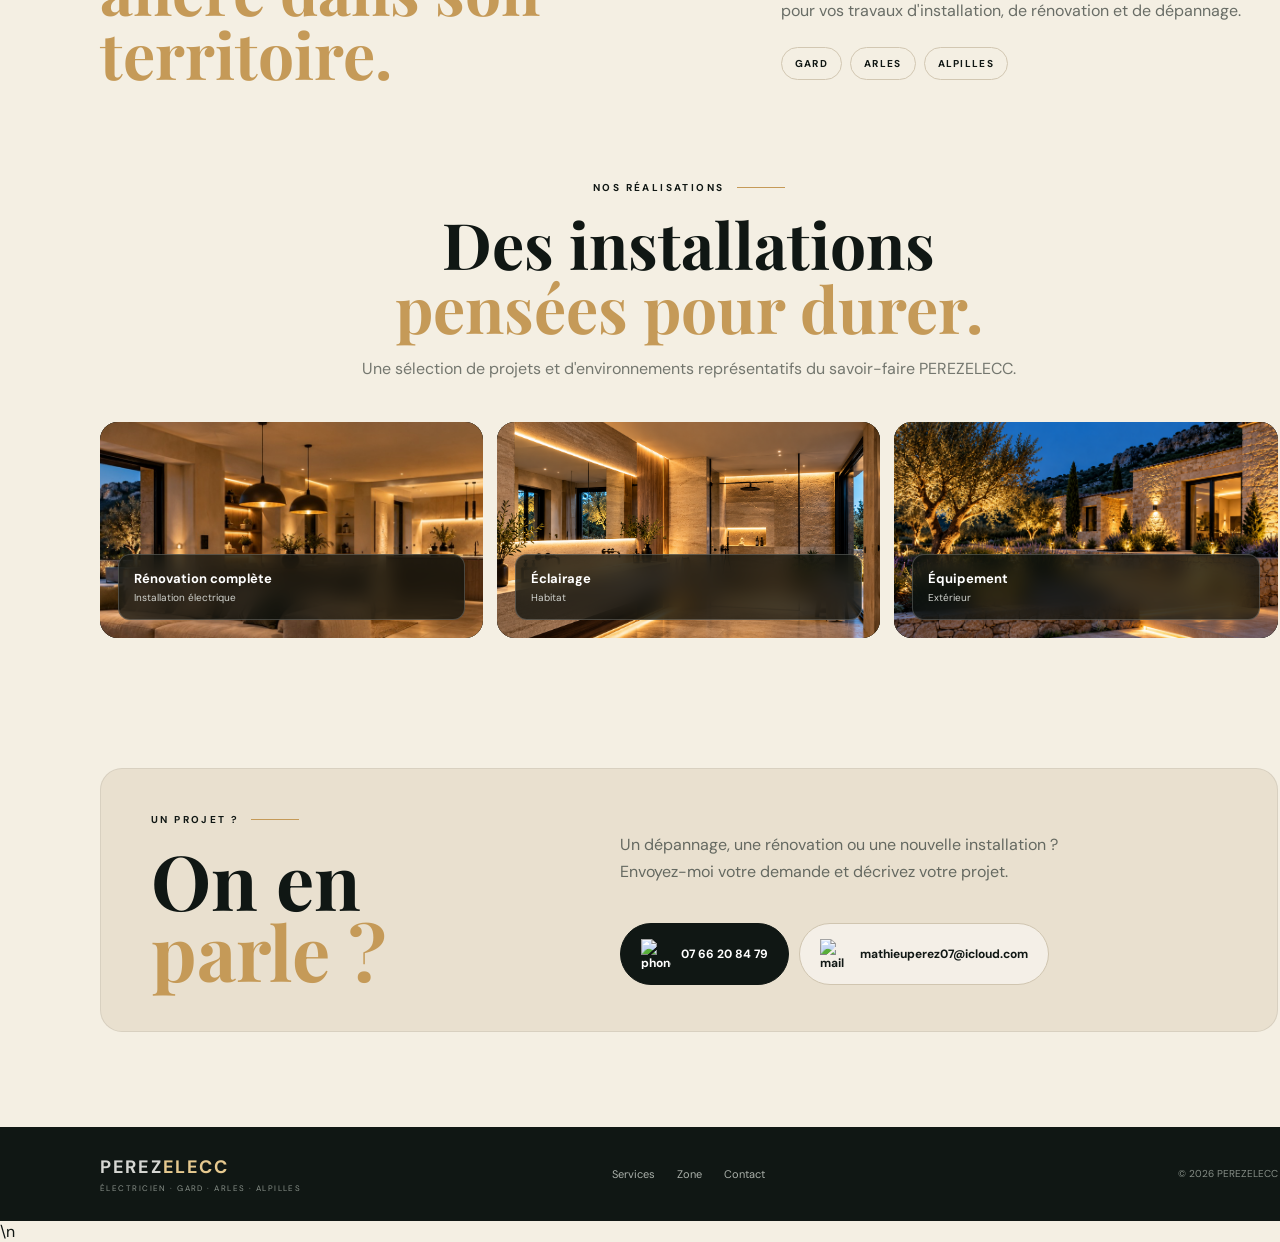
==== commit 9201bcf6: "fix: refresh homepage calendar styling cache" ====
--- a/index.html
+++ b/index.html
@@ -39,7 +39,7 @@
     >
 
     <!-- Feuille de style -->
-    <link rel="stylesheet" href="css/style.css">
+    <link rel="stylesheet" href="css/style.css?v=20260926-calendar">
 
     <!-- Favicon : remplace ce fichier par ton logo final -->
     <link rel="icon" type="image/x-icon" href="/assets/favicon.ico">
--- a/css/style.css
+++ b/css/style.css
@@ -1516,3 +1516,5 @@
 .booking-home-details{padding:42px 44px;background:#fffdf8}.booking-home-date{padding-bottom:22px;border-bottom:1px solid #e1ded5;margin-bottom:22px}.booking-home-date strong{display:block;margin-top:7px;font-size:21px;text-transform:capitalize}.booking-home-field{display:grid;gap:8px;margin-bottom:18px;color:#4f554f;font-size:12px;font-weight:700}.booking-home-field select{width:100%;padding:12px;border:1px solid #d9d5cc;border-radius:6px;background:white;color:var(--ink);font:inherit}.booking-home-duration{display:flex;align-items:center;justify-content:space-between;padding-bottom:18px;border-bottom:1px solid #e1ded5;margin-bottom:20px}.booking-home-duration strong{font-size:13px}.booking-home-slots-wrap>small{display:block;color:#777b74;margin-bottom:9px}.booking-home-slots{display:grid;gap:7px;max-height:220px;overflow:auto}.booking-home-slot{width:100%;padding:11px;border:1px solid #ddd9d0;border-radius:6px;background:#fff;color:#535852;cursor:pointer;font:inherit}.booking-home-slot:hover,.booking-home-slot.selected{border-color:var(--gold);background:#f5ecd9;color:var(--ink);font-weight:700}.booking-home-message{min-height:20px;margin-top:10px;font-size:12px;color:#65715f}.booking-home-message.error{color:#a44c45}.booking-home-continue{width:100%;justify-content:center;margin-top:6px;text-align:center}.booking-home-continue.disabled{opacity:.45;pointer-events:none}
 @media(max-width:900px){.booking-home-heading-grid{grid-template-columns:1fr;gap:18px}.booking-home-card{grid-template-columns:1fr}.booking-home-calendar{min-height:470px}.booking-home-details{padding:32px 25px}}
 @media(max-width:600px){.booking-home{padding-top:65px;padding-bottom:70px}.booking-home-calendar{padding:28px 20px}.booking-home-details{padding:28px 20px}.booking-home-days button{width:34px;height:34px}.booking-home-monthbar h3{font-size:23px}.booking-home-brand{margin-bottom:35px}}
+
+.booking-home-form{margin-top:20px;padding-top:18px;border-top:1px solid #e1ded5}.booking-home-contact-grid{display:grid;grid-template-columns:1fr 1fr;gap:10px;margin-bottom:10px}.booking-home-form label{display:grid;gap:6px;color:#4f554f;font-size:11px;font-weight:700}.booking-home-form input,.booking-home-form textarea{width:100%;box-sizing:border-box;padding:10px 11px;border:1px solid #d9d5cc;border-radius:6px;background:#fff;color:var(--ink);font:inherit;font-size:12px;outline:none}.booking-home-form input:focus,.booking-home-form textarea:focus{border-color:var(--gold)}.booking-home-form textarea{resize:vertical}.booking-home-continue{border:0;cursor:pointer}.booking-home-continue.disabled{opacity:.45;pointer-events:none}.booking-home-message.error{color:#a44c45}@media(max-width:600px){.booking-home-contact-grid{grid-template-columns:1fr}}
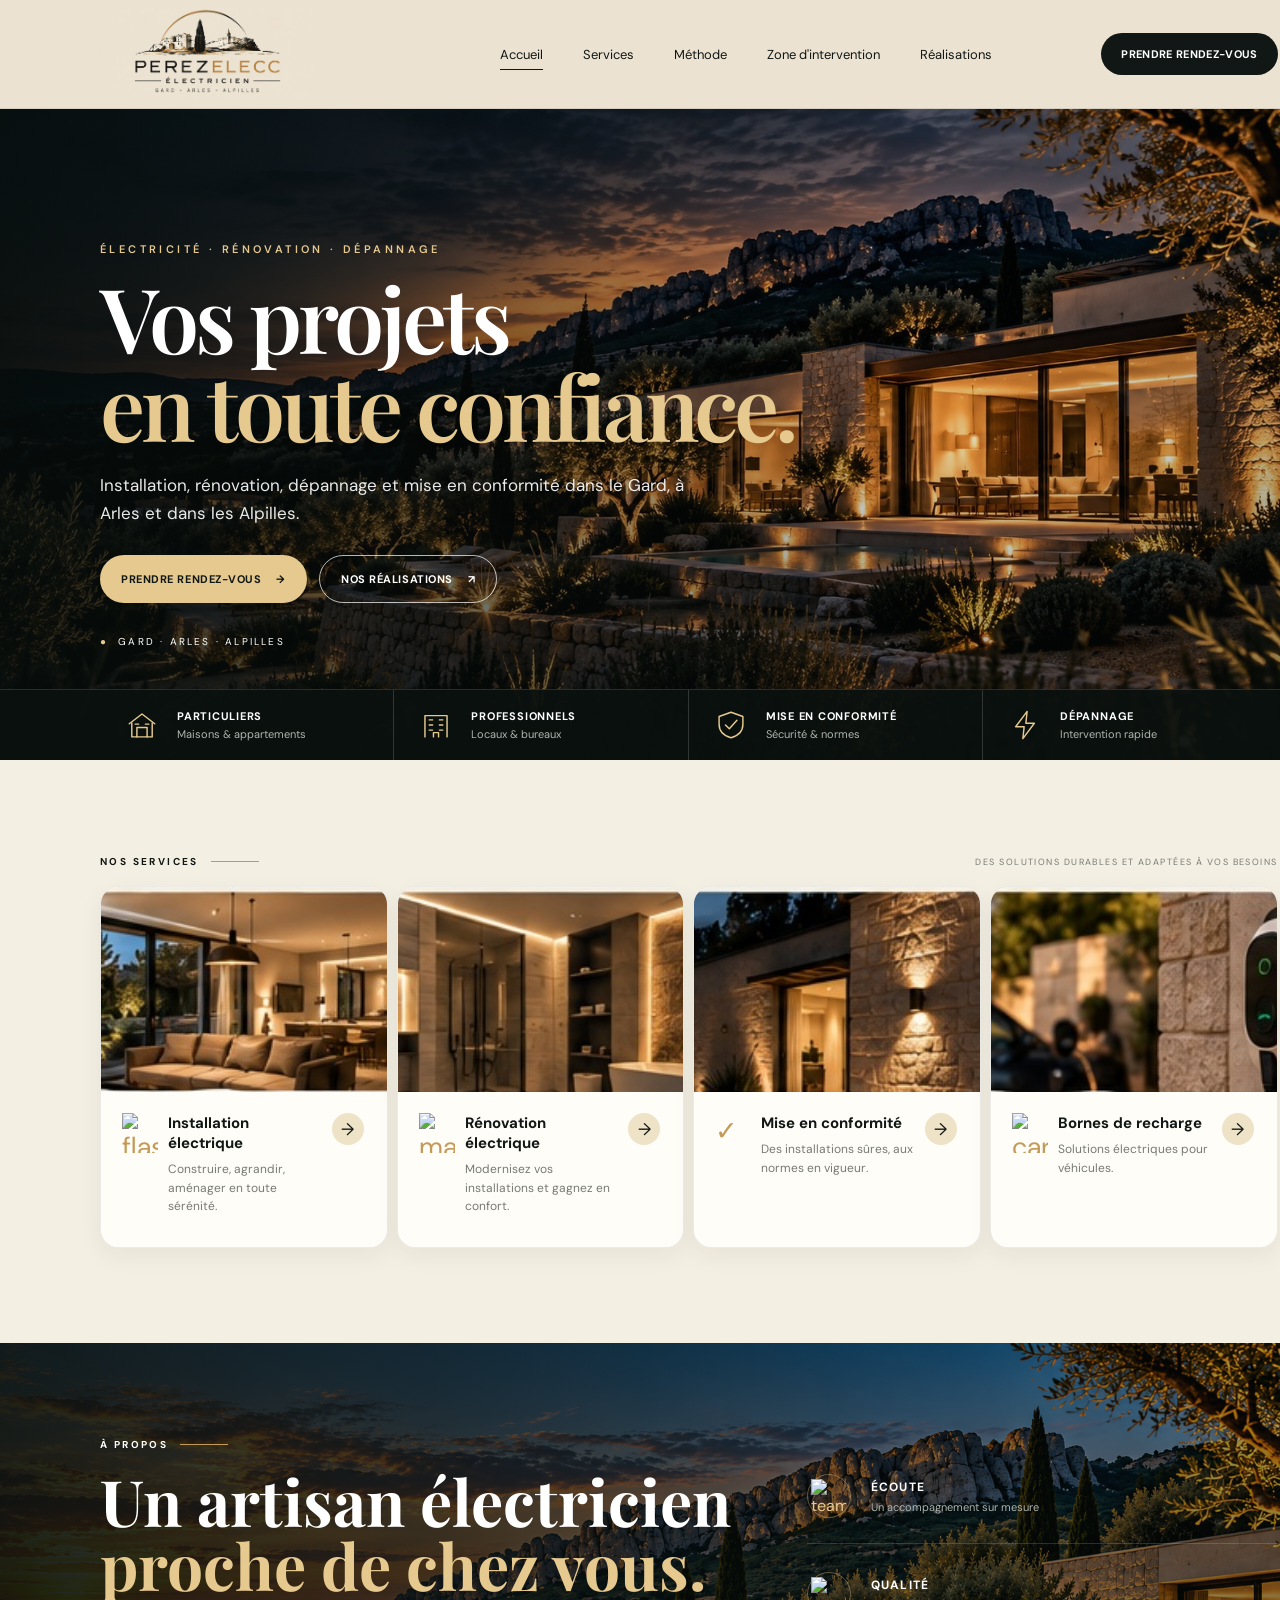
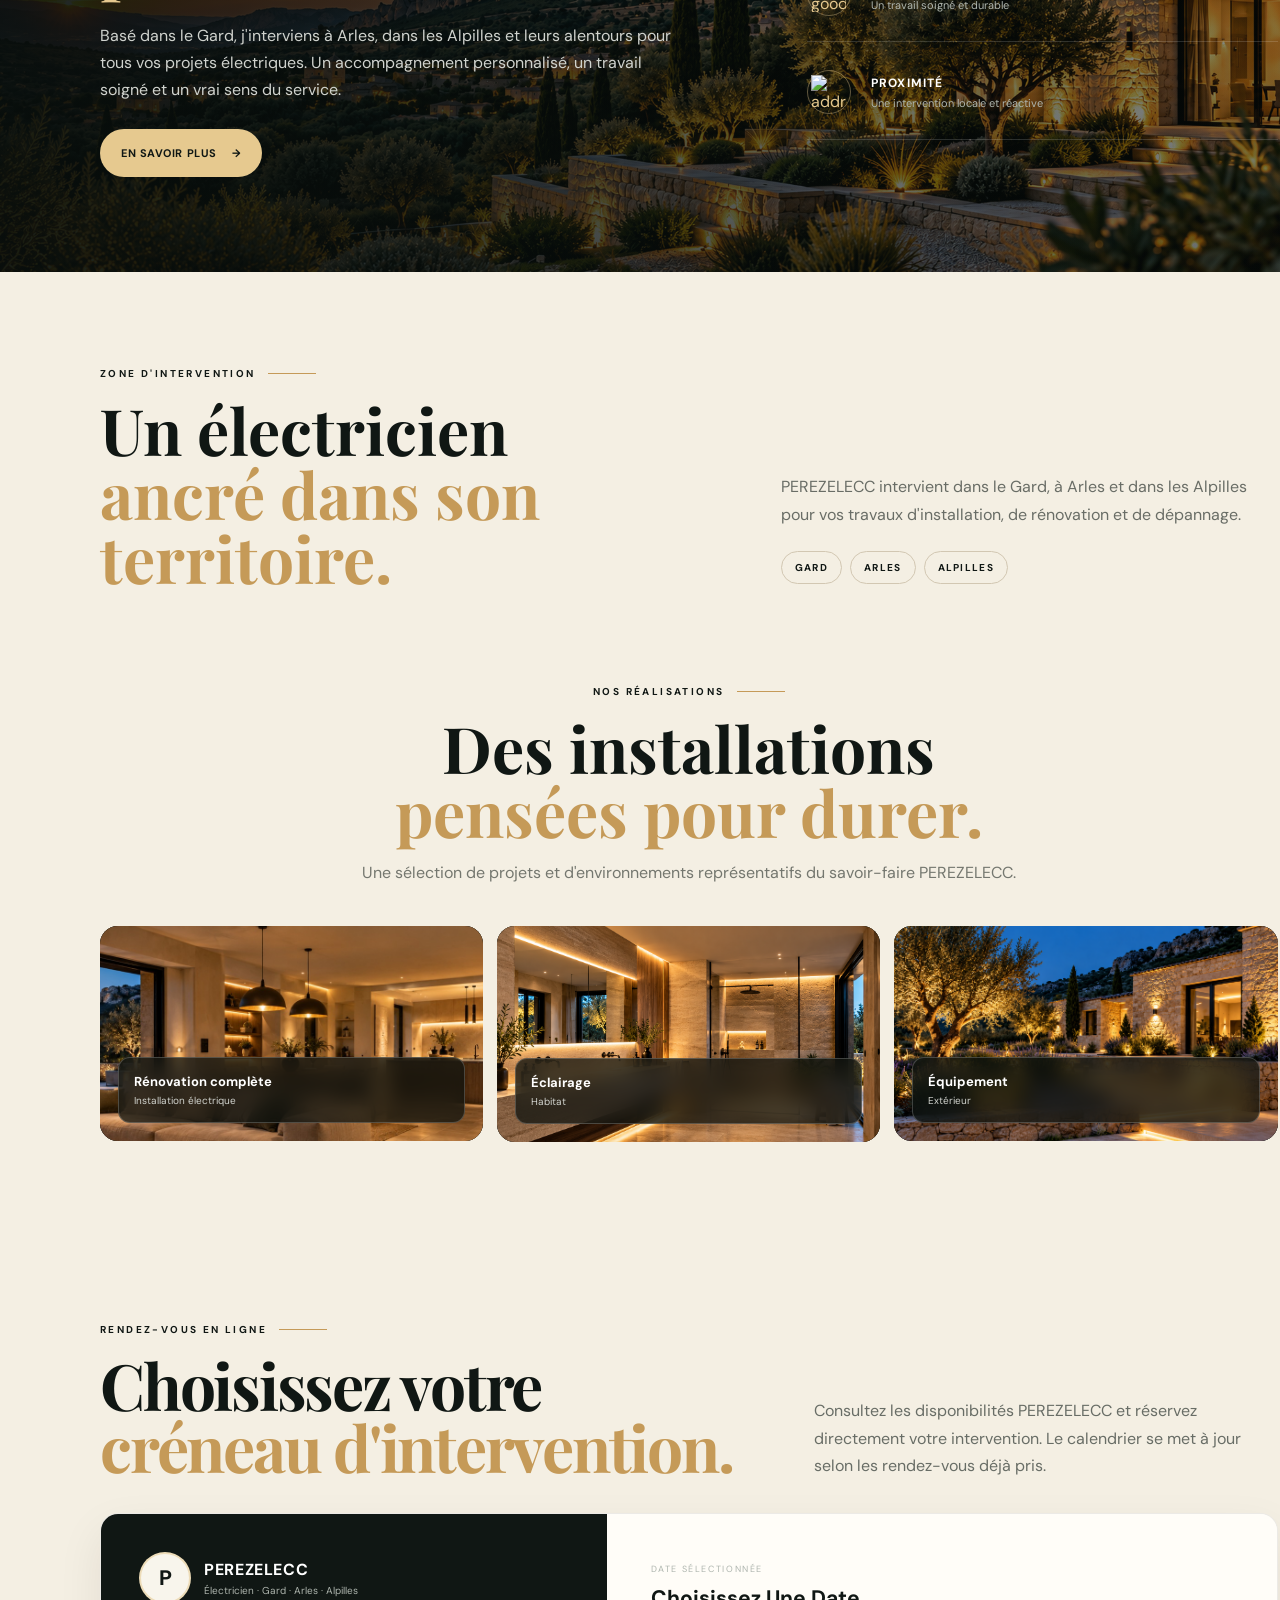
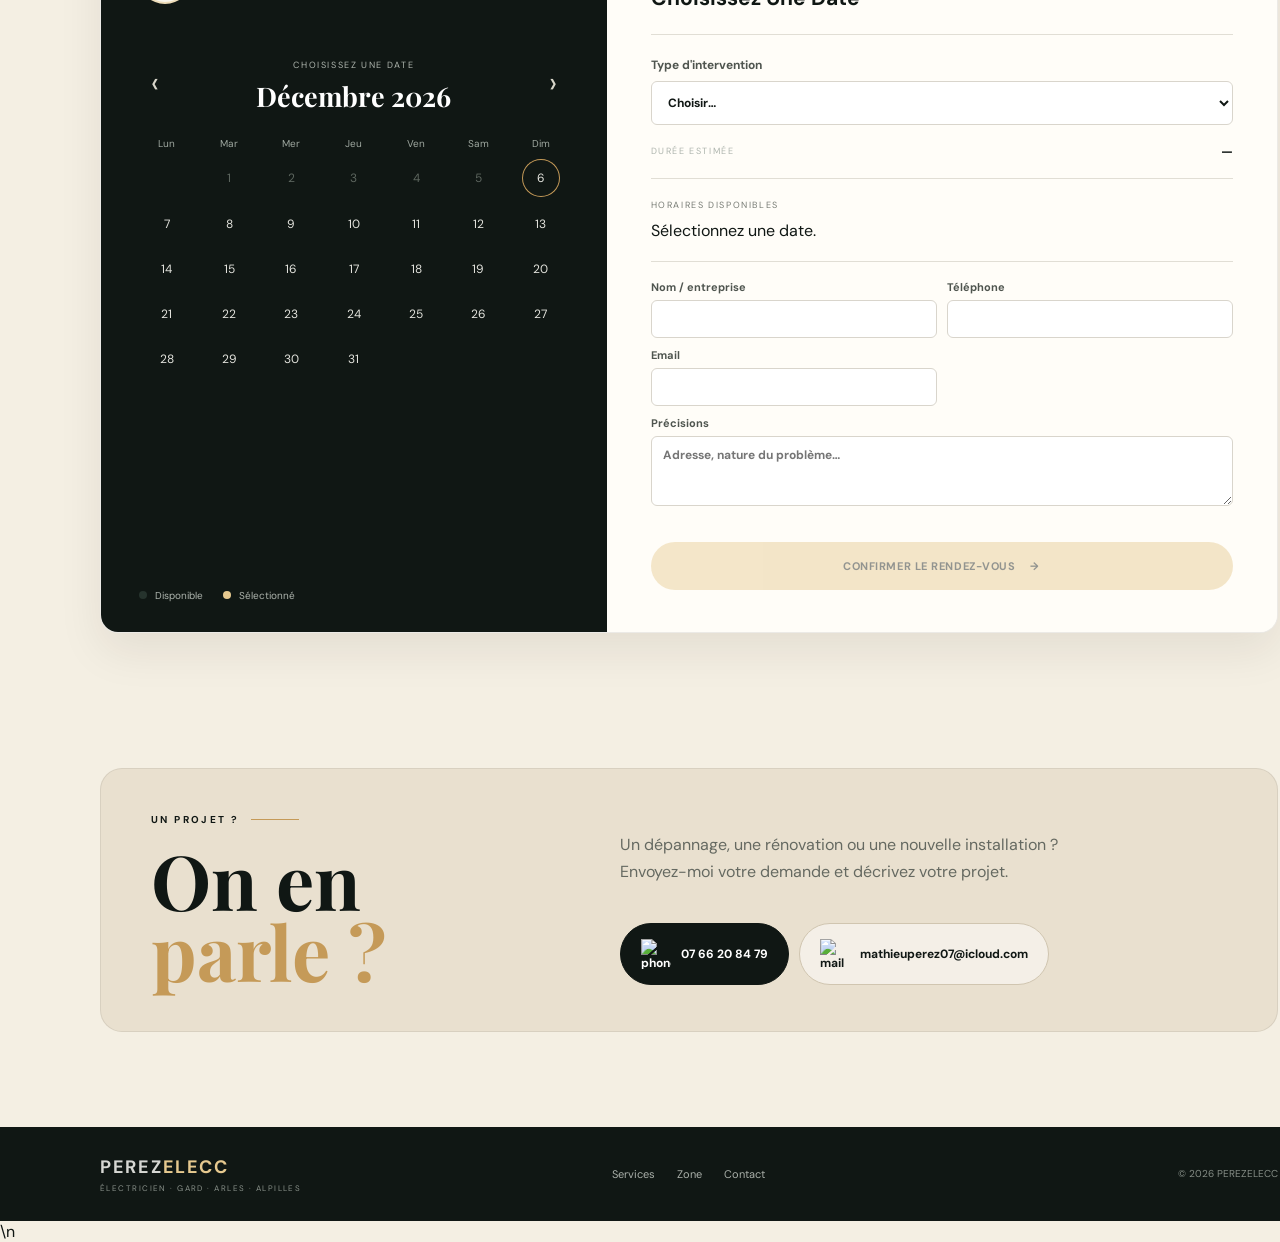
==== commit 9f1b3529: "layout: move booking calendar above contact section" ====
--- a/index.html
+++ b/index.html
@@ -223,6 +223,275 @@
                             <small>Intervention rapide</small>
                         </div>
                     </div>
+
+                </div>
+
+            </div>
+
+        </section>
+
+
+        <!-- =====================================================
+             SERVICES
+             ===================================================== -->
+        <section id="services" class="section section-cream">
+
+            <div class="container">
+
+                <div class="section-topline">
+                    <span>NOS SERVICES</span>
+                    <i></i>
+                    <small>DES SOLUTIONS DURABLES ET ADAPTÉES À VOS BESOINS</small>
+                </div>
+
+
+                <div class="service-grid">
+
+                    <article class="service-card">
+                        <div class="service-image service-image-1"><img src="assets/service-installation.jpg" alt="" loading="lazy"></div>
+
+                        <div class="service-content">
+                            <span class="service-symbol"><img width="40" height="40" src="https://img.icons8.com/ios-filled/50/FAB005/flash-on.png" alt="flash-on"/></span>
+
+                            <div>
+                                <h2>Installation électrique</h2>
+                                <p>
+                                    Construire, agrandir, aménager en toute sérénité.
+                                </p>
+                            </div>
+
+                            <a href="#contact" aria-label="Installation électrique">
+                                →
+                            </a>
+                        </div>
+                    </article>
+
+
+                    <article class="service-card">
+                        <div class="service-image service-image-2"><img src="assets/service-renovation.jpg" alt="" loading="lazy"></div>
+
+                        <div class="service-content">
+                            <span class="service-symbol"><img width="40" height="40" src="https://img.icons8.com/color/48/maintenance.png" alt="maintenance"/></span>
+
+                            <div>
+                                <h2>Rénovation électrique</h2>
+                                <p>
+                                    Modernisez vos installations et gagnez en confort.
+                                </p>
+                            </div>
+
+                            <a href="#contact" aria-label="Rénovation électrique">
+                                →
+                            </a>
+                        </div>
+                    </article>
+
+
+                    <article class="service-card">
+                        <div class="service-image service-image-3"><img src="assets/service-conformity.jpg" alt="" loading="lazy"></div>
+
+                        <div class="service-content">
+                            <span class="service-symbol">✓</span>
+
+                            <div>
+                                <h2>Mise en conformité</h2>
+                                <p>
+                                    Des installations sûres, aux normes en vigueur.
+                                </p>
+                            </div>
+
+                            <a href="#contact" aria-label="Mise en conformité">
+                                →
+                            </a>
+                        </div>
+                    </article>
+
+
+                    <article class="service-card">
+                        <div class="service-image service-image-4"><img src="assets/service-charger.jpg" alt="" loading="lazy"></div>
+
+                        <div class="service-content">
+                            <span class="service-symbol"><img width="40" height="40" src="https://img.icons8.com/color/48/car-charger.png" alt="car-charger"/></span>
+
+                            <div>
+                                <h2>Bornes de recharge</h2>
+                                <p>
+                                    Solutions électriques pour véhicules.
+                                </p>
+                            </div>
+
+                            <a href="#contact" aria-label="Bornes de recharge">
+                                →
+                            </a>
+                        </div>
+                    </article>
+
+                </div>
+
+            </div>
+
+        </section>
+
+
+        <!-- =====================================================
+             MÉTHODE / À PROPOS
+             ===================================================== -->
+        <section id="methode" class="section about-section">
+
+            <div class="about-background" aria-hidden="true"></div>
+
+            <div class="container about-grid">
+
+                <div class="about-copy">
+
+                    <div class="section-topline section-topline-light">
+                        <span>À PROPOS</span>
+                        <i></i>
+                    </div>
+
+                    <h2>
+                        Un artisan électricien<br>
+                        <span>proche de chez vous.</span>
+                    </h2>
+
+                    <p>
+                        Basé dans le Gard, j'interviens à Arles, dans les Alpilles
+                        et leurs alentours pour tous vos projets électriques.
+                        Un accompagnement personnalisé, un travail soigné et
+                        un vrai sens du service.
+                    </p>
+
+                    <a class="button button-gold" href="#contact">
+                        EN SAVOIR PLUS
+                        <span>→</span>
+                    </a>
+
+                </div>
+
+
+                <div class="values-list">
+
+                    <div class="value-item">
+                        <span><img width="35" height="35" src="https://img.icons8.com/fluency-systems-filled/48/e6c98f/teamwork.png" alt="teamwork"/></span>
+                        <div>
+                            <strong>ÉCOUTE</strong>
+                            <small>Un accompagnement sur mesure</small>
+                        </div>
+                    </div>
+
+                    <div class="value-item">
+                        <span><img width="35" height="35" src="https://img.icons8.com/isometric-line/50/e6c98f/good-quality.png" alt="good-quality"/></span>
+                        <div>
+                            <strong>QUALITÉ</strong>
+                            <small>Un travail soigné et durable</small>
+                        </div>
+                    </div>
+
+                    <div class="value-item">
+                        <span><img width="35" height="35" src="https://img.icons8.com/isometric-line/50/e6c98f/address.png" alt="address"/></span>
+                        <div>
+                            <strong>PROXIMITÉ</strong>
+                            <small>Une intervention locale et réactive</small>
+                        </div>
+                    </div>
+
+                </div>
+
+            </div>
+
+        </section>
+
+
+        <!-- =====================================================
+             ZONE
+             ===================================================== -->
+        <section id="zone" class="section section-cream zone-section">
+
+            <div class="container zone-grid">
+
+                <div>
+                    <div class="section-topline">
+                        <span>ZONE D'INTERVENTION</span>
+                        <i></i>
+                    </div>
+
+                    <h2>
+                        Un électricien<br>
+                        <em>ancré dans son territoire.</em>
+                    </h2>
+                </div>
+
+                <div class="zone-copy">
+
+                    <p>
+                        PEREZELECC intervient dans le Gard, à Arles et
+                        dans les Alpilles pour vos travaux d'installation,
+                        de rénovation et de dépannage.
+                    </p>
+
+                    <div class="zone-tags">
+                        <span>GARD</span>
+                        <span>ARLES</span>
+                        <span>ALPILLES</span>
+                    </div>
+
+                </div>
+
+            </div>
+
+        </section>
+
+
+        <!-- =====================================================
+             RÉALISATIONS
+             ===================================================== -->
+        <section id="realisations" class="section section-cream realizations-section">
+
+            <div class="container">
+
+                <div class="section-heading-centered">
+                    <div class="section-topline">
+                        <span>NOS RÉALISATIONS</span>
+                        <i></i>
+                    </div>
+
+                    <h2>
+                        Des installations<br>
+                        <em>pensées pour durer.</em>
+                    </h2>
+
+                    <p>
+                        Une sélection de projets et d'environnements
+                        représentatifs du savoir-faire PEREZELECC.
+                    </p>
+                </div>
+
+
+                <div class="realizations-grid">
+
+                    <article class="realization realization-large">
+                        <div class="realization-image realization-1"><img src="assets/realization-1.jpg" alt="" loading="lazy"></div>
+                        <div class="realization-caption">
+                            <strong>Rénovation complète</strong>
+                            <span>Installation électrique</span>
+                        </div>
+                    </article>
+
+                    <article class="realization">
+                        <div class="realization-image realization-2"><img src="assets/realization-2.png" alt="" loading="lazy"></div>
+                        <div class="realization-caption">
+                            <strong>Éclairage</strong>
+                            <span>Habitat</span>
+                        </div>
+                    </article>
+
+                    <article class="realization">
+                        <div class="realization-image realization-3"><img src="assets/realization-3.png" alt="" loading="lazy"></div>
+                        <div class="realization-caption">
+                            <strong>Équipement</strong>
+                            <span>Extérieur</span>
+                        </div>
+                    </article>
 
                 </div>
 
@@ -295,273 +564,6 @@
         </section>
 
 
-        <!-- =====================================================
-             SERVICES
-             ===================================================== -->
-        <section id="services" class="section section-cream">
-
-            <div class="container">
-
-                <div class="section-topline">
-                    <span>NOS SERVICES</span>
-                    <i></i>
-                    <small>DES SOLUTIONS DURABLES ET ADAPTÉES À VOS BESOINS</small>
-                </div>
-
-
-                <div class="service-grid">
-
-                    <article class="service-card">
-                        <div class="service-image service-image-1"><img src="assets/service-installation.jpg" alt="" loading="lazy"></div>
-
-                        <div class="service-content">
-                            <span class="service-symbol"><img width="40" height="40" src="https://img.icons8.com/ios-filled/50/FAB005/flash-on.png" alt="flash-on"/></span>
-
-                            <div>
-                                <h2>Installation électrique</h2>
-                                <p>
-                                    Construire, agrandir, aménager en toute sérénité.
-                                </p>
-                            </div>
-
-                            <a href="#contact" aria-label="Installation électrique">
-                                →
-                            </a>
-                        </div>
-                    </article>
-
-
-                    <article class="service-card">
-                        <div class="service-image service-image-2"><img src="assets/service-renovation.jpg" alt="" loading="lazy"></div>
-
-                        <div class="service-content">
-                            <span class="service-symbol"><img width="40" height="40" src="https://img.icons8.com/color/48/maintenance.png" alt="maintenance"/></span>
-
-                            <div>
-                                <h2>Rénovation électrique</h2>
-                                <p>
-                                    Modernisez vos installations et gagnez en confort.
-                                </p>
-                            </div>
-
-                            <a href="#contact" aria-label="Rénovation électrique">
-                                →
-                            </a>
-                        </div>
-                    </article>
-
-
-                    <article class="service-card">
-                        <div class="service-image service-image-3"><img src="assets/service-conformity.jpg" alt="" loading="lazy"></div>
-
-                        <div class="service-content">
-                            <span class="service-symbol">✓</span>
-
-                            <div>
-                                <h2>Mise en conformité</h2>
-                                <p>
-                                    Des installations sûres, aux normes en vigueur.
-                                </p>
-                            </div>
-
-                            <a href="#contact" aria-label="Mise en conformité">
-                                →
-                            </a>
-                        </div>
-                    </article>
-
-
-                    <article class="service-card">
-                        <div class="service-image service-image-4"><img src="assets/service-charger.jpg" alt="" loading="lazy"></div>
-
-                        <div class="service-content">
-                            <span class="service-symbol"><img width="40" height="40" src="https://img.icons8.com/color/48/car-charger.png" alt="car-charger"/></span>
-
-                            <div>
-                                <h2>Bornes de recharge</h2>
-                                <p>
-                                    Solutions électriques pour véhicules.
-                                </p>
-                            </div>
-
-                            <a href="#contact" aria-label="Bornes de recharge">
-                                →
-                            </a>
-                        </div>
-                    </article>
-
-                </div>
-
-            </div>
-
-        </section>
-
-
-        <!-- =====================================================
-             MÉTHODE / À PROPOS
-             ===================================================== -->
-        <section id="methode" class="section about-section">
-
-            <div class="about-background" aria-hidden="true"></div>
-
-            <div class="container about-grid">
-
-                <div class="about-copy">
-
-                    <div class="section-topline section-topline-light">
-                        <span>À PROPOS</span>
-                        <i></i>
-                    </div>
-
-                    <h2>
-                        Un artisan électricien<br>
-                        <span>proche de chez vous.</span>
-                    </h2>
-
-                    <p>
-                        Basé dans le Gard, j'interviens à Arles, dans les Alpilles
-                        et leurs alentours pour tous vos projets électriques.
-                        Un accompagnement personnalisé, un travail soigné et
-                        un vrai sens du service.
-                    </p>
-
-                    <a class="button button-gold" href="#contact">
-                        EN SAVOIR PLUS
-                        <span>→</span>
-                    </a>
-
-                </div>
-
-
-                <div class="values-list">
-
-                    <div class="value-item">
-                        <span><img width="35" height="35" src="https://img.icons8.com/fluency-systems-filled/48/e6c98f/teamwork.png" alt="teamwork"/></span>
-                        <div>
-                            <strong>ÉCOUTE</strong>
-                            <small>Un accompagnement sur mesure</small>
-                        </div>
-                    </div>
-
-                    <div class="value-item">
-                        <span><img width="35" height="35" src="https://img.icons8.com/isometric-line/50/e6c98f/good-quality.png" alt="good-quality"/></span>
-                        <div>
-                            <strong>QUALITÉ</strong>
-                            <small>Un travail soigné et durable</small>
-                        </div>
-                    </div>
-
-                    <div class="value-item">
-                        <span><img width="35" height="35" src="https://img.icons8.com/isometric-line/50/e6c98f/address.png" alt="address"/></span>
-                        <div>
-                            <strong>PROXIMITÉ</strong>
-                            <small>Une intervention locale et réactive</small>
-                        </div>
-                    </div>
-
-                </div>
-
-            </div>
-
-        </section>
-
-
-        <!-- =====================================================
-             ZONE
-             ===================================================== -->
-        <section id="zone" class="section section-cream zone-section">
-
-            <div class="container zone-grid">
-
-                <div>
-                    <div class="section-topline">
-                        <span>ZONE D'INTERVENTION</span>
-                        <i></i>
-                    </div>
-
-                    <h2>
-                        Un électricien<br>
-                        <em>ancré dans son territoire.</em>
-                    </h2>
-                </div>
-
-                <div class="zone-copy">
-
-                    <p>
-                        PEREZELECC intervient dans le Gard, à Arles et
-                        dans les Alpilles pour vos travaux d'installation,
-                        de rénovation et de dépannage.
-                    </p>
-
-                    <div class="zone-tags">
-                        <span>GARD</span>
-                        <span>ARLES</span>
-                        <span>ALPILLES</span>
-                    </div>
-
-                </div>
-
-            </div>
-
-        </section>
-
-
-        <!-- =====================================================
-             RÉALISATIONS
-             ===================================================== -->
-        <section id="realisations" class="section section-cream realizations-section">
-
-            <div class="container">
-
-                <div class="section-heading-centered">
-                    <div class="section-topline">
-                        <span>NOS RÉALISATIONS</span>
-                        <i></i>
-                    </div>
-
-                    <h2>
-                        Des installations<br>
-                        <em>pensées pour durer.</em>
-                    </h2>
-
-                    <p>
-                        Une sélection de projets et d'environnements
-                        représentatifs du savoir-faire PEREZELECC.
-                    </p>
-                </div>
-
-
-                <div class="realizations-grid">
-
-                    <article class="realization realization-large">
-                        <div class="realization-image realization-1"><img src="assets/realization-1.jpg" alt="" loading="lazy"></div>
-                        <div class="realization-caption">
-                            <strong>Rénovation complète</strong>
-                            <span>Installation électrique</span>
-                        </div>
-                    </article>
-
-                    <article class="realization">
-                        <div class="realization-image realization-2"><img src="assets/realization-2.png" alt="" loading="lazy"></div>
-                        <div class="realization-caption">
-                            <strong>Éclairage</strong>
-                            <span>Habitat</span>
-                        </div>
-                    </article>
-
-                    <article class="realization">
-                        <div class="realization-image realization-3"><img src="assets/realization-3.png" alt="" loading="lazy"></div>
-                        <div class="realization-caption">
-                            <strong>Équipement</strong>
-                            <span>Extérieur</span>
-                        </div>
-                    </article>
-
-                </div>
-
-            </div>
-
-        </section>
 
 
         <!-- =====================================================
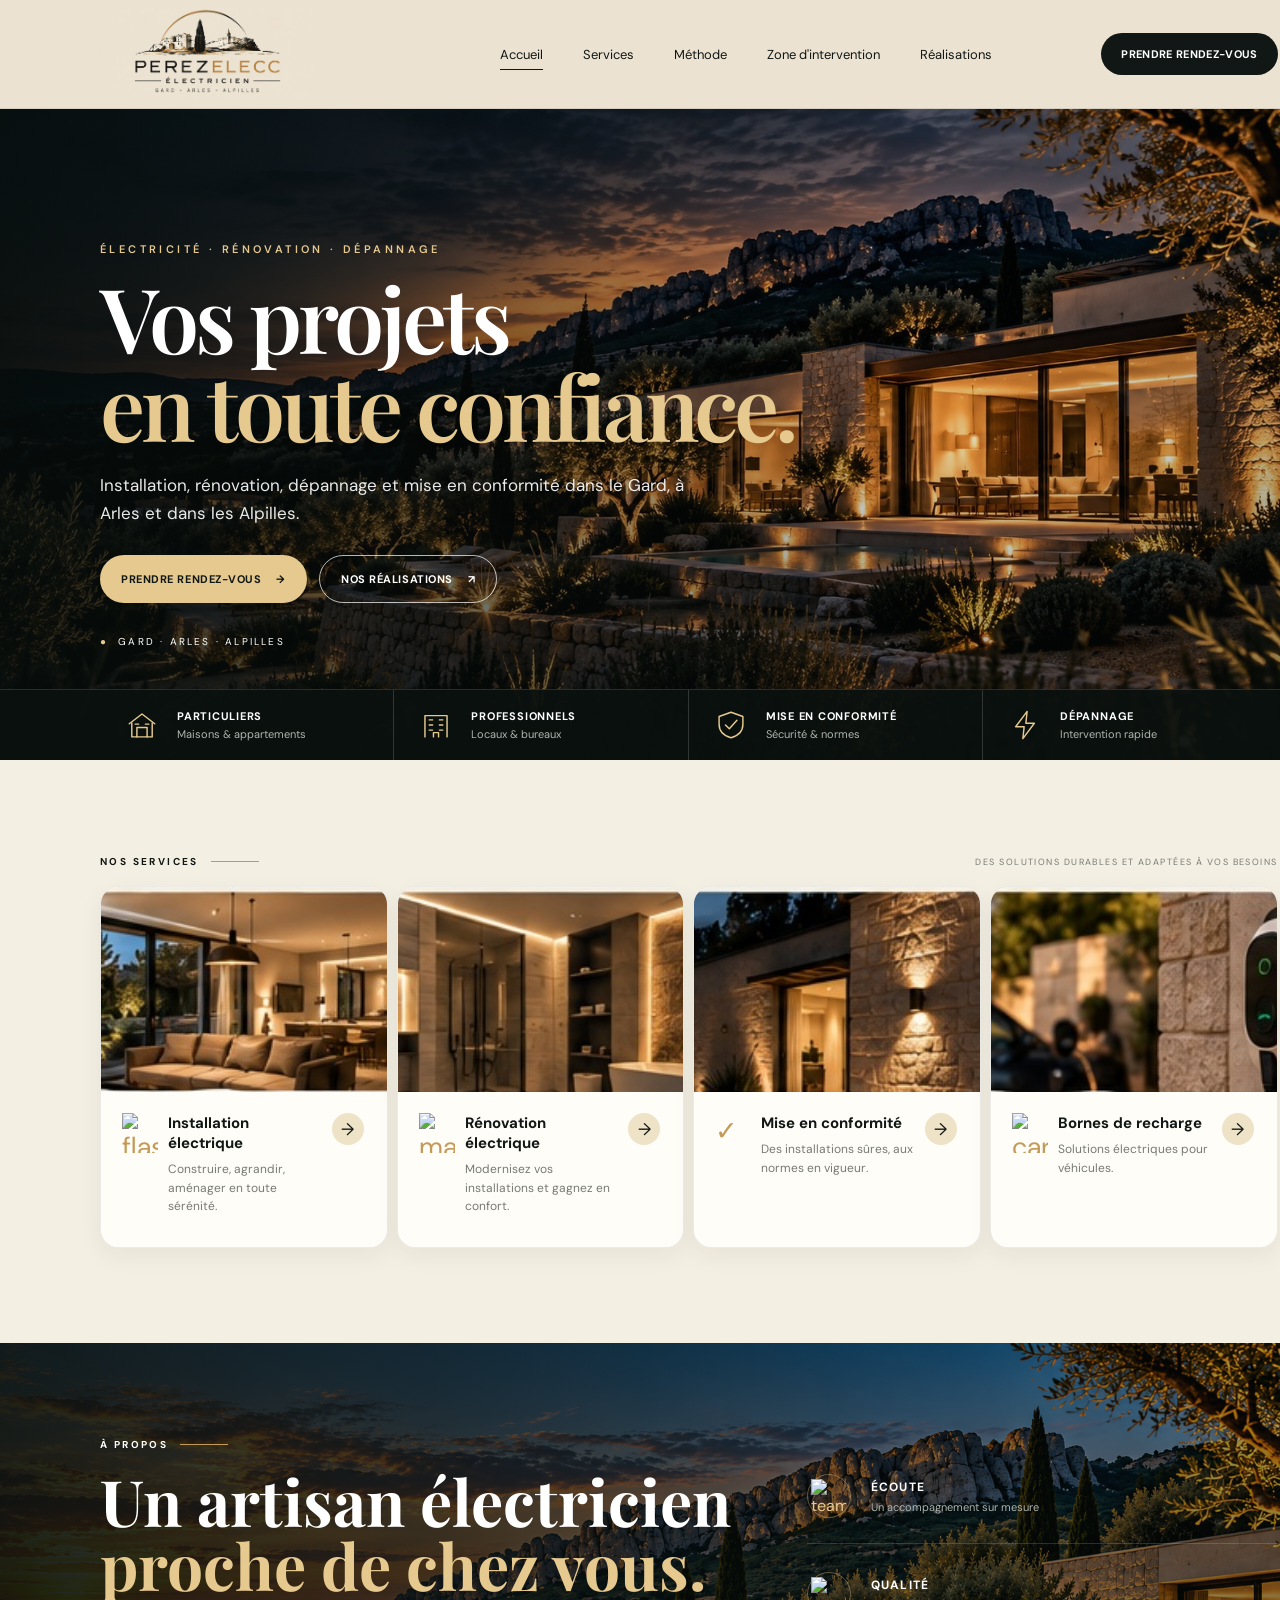
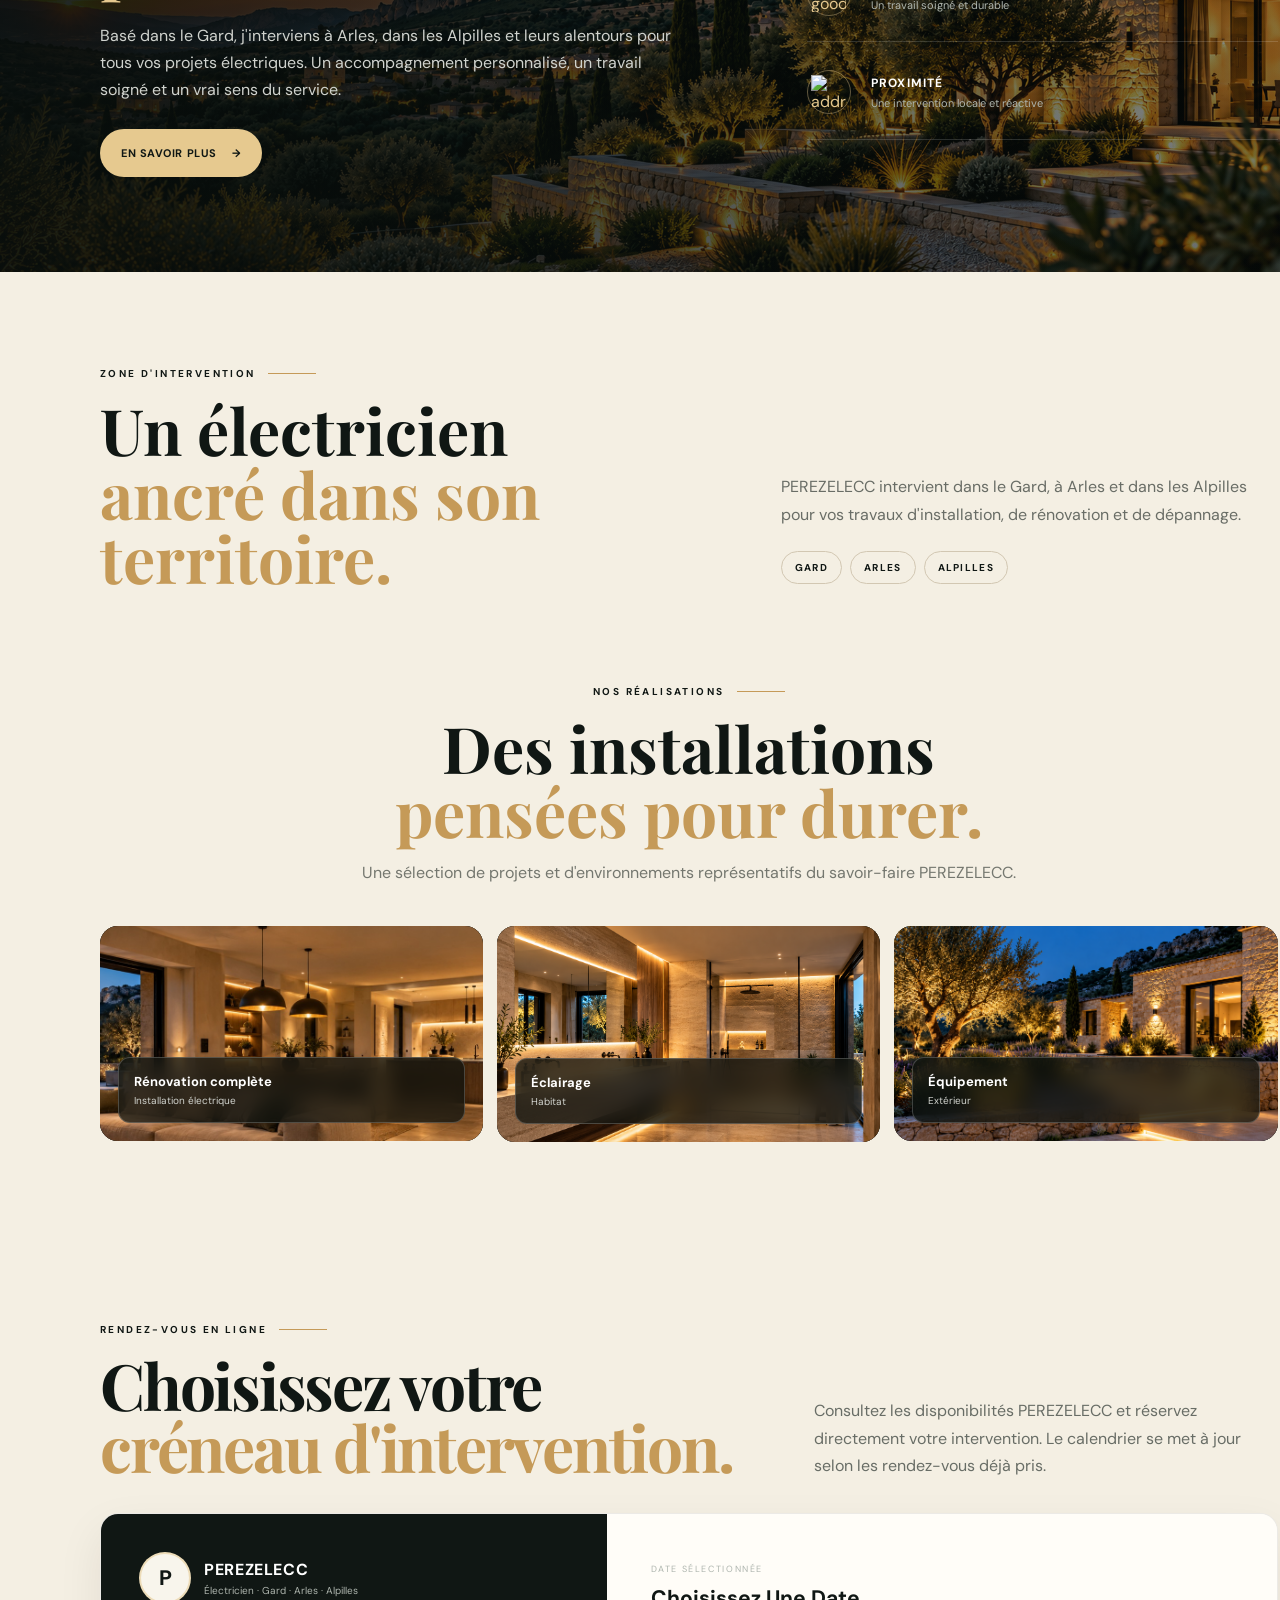
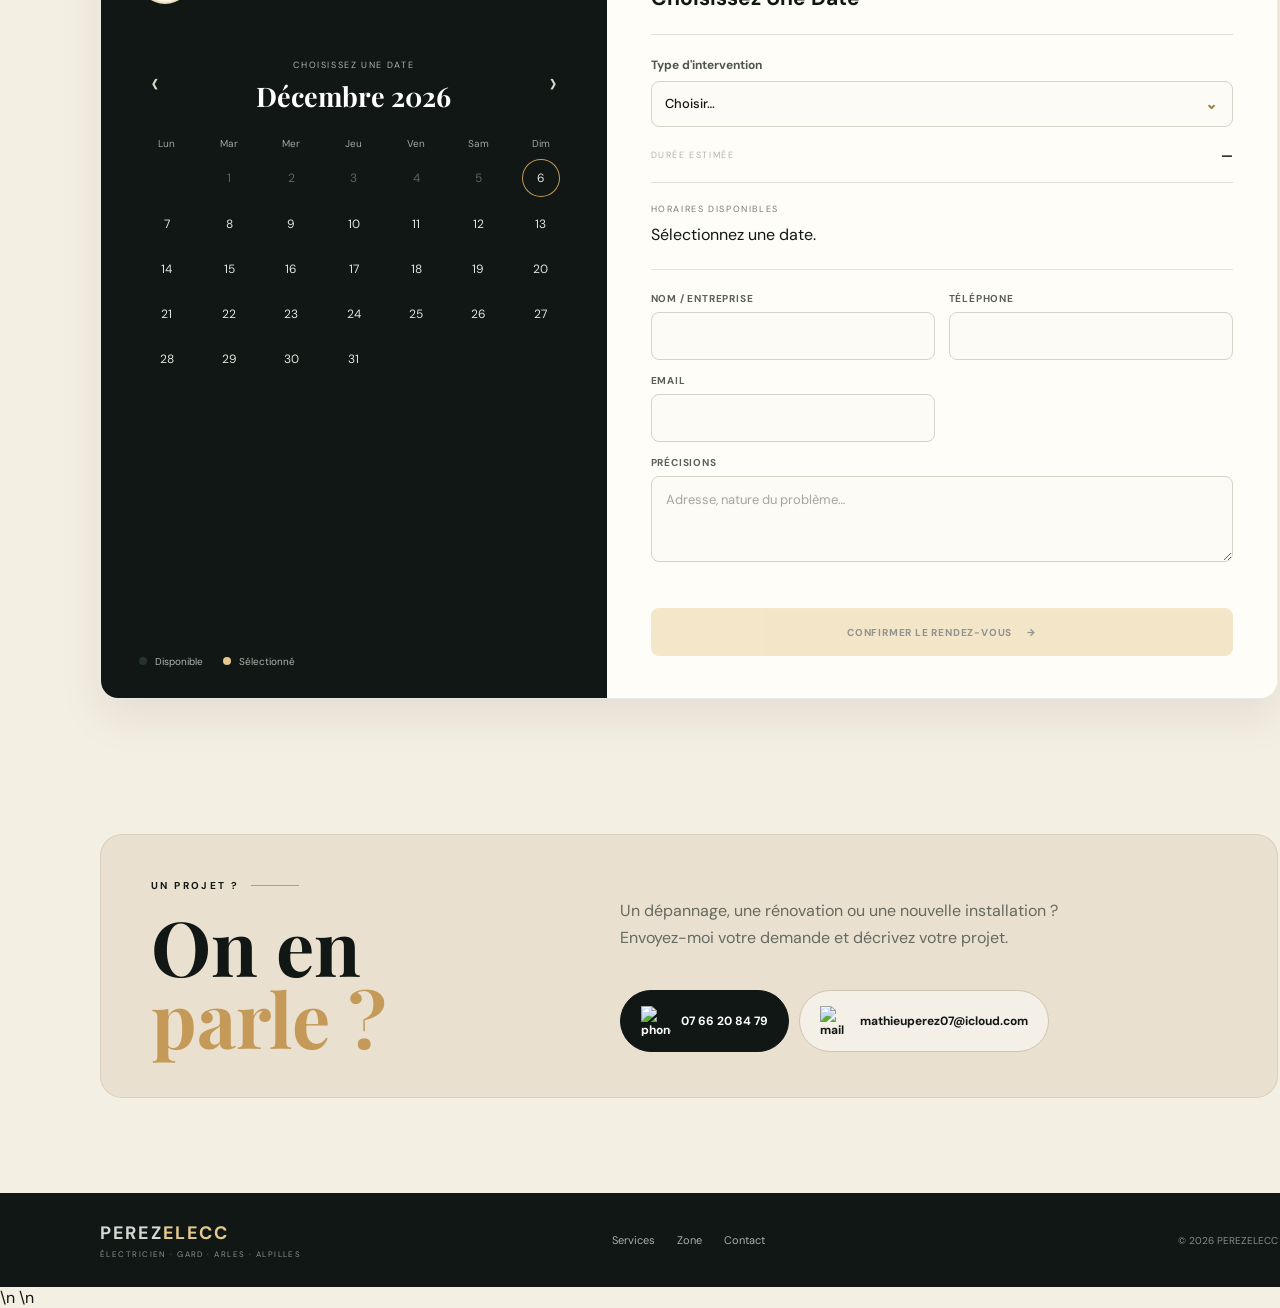
==== commit d92f5855: "feat: enable subtle site sound effects" ====
--- a/index.html
+++ b/index.html
@@ -734,7 +734,7 @@
       }
     </style>
 
-    <script src="js/booking-home.js"></script>\n    <script src="js/script.js"></script>
+    <script src="js/booking-home.js"></script>\n    <script src="js/sfx.js?v=20260927"></script>\n    <script src="js/script.js"></script>
 
 </body>
 </html>
--- a/css/style.css
+++ b/css/style.css
@@ -1518,3 +1518,136 @@
 @media(max-width:600px){.booking-home{padding-top:65px;padding-bottom:70px}.booking-home-calendar{padding:28px 20px}.booking-home-details{padding:28px 20px}.booking-home-days button{width:34px;height:34px}.booking-home-monthbar h3{font-size:23px}.booking-home-brand{margin-bottom:35px}}
 
 .booking-home-form{margin-top:20px;padding-top:18px;border-top:1px solid #e1ded5}.booking-home-contact-grid{display:grid;grid-template-columns:1fr 1fr;gap:10px;margin-bottom:10px}.booking-home-form label{display:grid;gap:6px;color:#4f554f;font-size:11px;font-weight:700}.booking-home-form input,.booking-home-form textarea{width:100%;box-sizing:border-box;padding:10px 11px;border:1px solid #d9d5cc;border-radius:6px;background:#fff;color:var(--ink);font:inherit;font-size:12px;outline:none}.booking-home-form input:focus,.booking-home-form textarea:focus{border-color:var(--gold)}.booking-home-form textarea{resize:vertical}.booking-home-continue{border:0;cursor:pointer}.booking-home-continue.disabled{opacity:.45;pointer-events:none}.booking-home-message.error{color:#a44c45}@media(max-width:600px){.booking-home-contact-grid{grid-template-columns:1fr}}
+
+/* Champs de réservation — finition premium PEREZELECC */
+.booking-home-form{margin-top:24px;padding-top:22px;border-top:1px solid rgba(17,24,22,.10)}
+.booking-home-contact-grid{display:grid;grid-template-columns:1fr 1fr;gap:14px;margin-bottom:14px}
+.booking-home-form>label,.booking-home-contact-grid>label{display:grid;gap:7px;color:#59605a;font-size:10px;font-weight:700;letter-spacing:.08em;text-transform:uppercase}
+.booking-home-form input,
+.booking-home-form textarea,
+.booking-home-field select{
+  width:100%;
+  box-sizing:border-box;
+  border:1px solid #d7d2c7;
+  border-radius:8px;
+  background:#fdfbf6;
+  color:var(--ink);
+  font-family:inherit;
+  font-size:13px;
+  font-weight:500;
+  outline:none;
+  transition:border-color .2s ease,box-shadow .2s ease,background .2s ease,transform .2s ease;
+}
+.booking-home-form input{height:48px;padding:0 14px}
+.booking-home-form textarea{min-height:86px;padding:13px 14px;resize:vertical;line-height:1.5}
+.booking-home-field select{height:46px;padding:0 13px;cursor:pointer}
+.booking-home-form input::placeholder,
+.booking-home-form textarea::placeholder{color:#a7a49c;font-weight:400}
+.booking-home-form input:hover,
+.booking-home-form textarea:hover,
+.booking-home-field select:hover{border-color:#bbb5a8;background:#fffdf9}
+.booking-home-form input:focus,
+.booking-home-form textarea:focus,
+.booking-home-field select:focus{
+  border-color:var(--gold);
+  background:#fff;
+  box-shadow:0 0 0 3px rgba(201,164,91,.16),0 7px 18px rgba(30,25,18,.05);
+}
+.booking-home-field{position:relative}
+.booking-home-field select{appearance:none;padding-right:42px}
+.booking-home-field:after{
+  content:"⌄";
+  position:absolute;
+  right:15px;
+  bottom:13px;
+  color:#9b7a3f;
+  font-size:15px;
+  pointer-events:none;
+}
+.booking-home-field{margin-bottom:20px}
+.booking-home-duration{margin-bottom:20px}
+.booking-home-form .booking-home-message{margin:12px 0 8px}
+.booking-home-continue{height:48px;border-radius:8px;font-size:10px;letter-spacing:.08em;font-weight:800}
+.booking-home-continue:hover:not(.disabled){transform:translateY(-1px);box-shadow:0 9px 20px rgba(31,27,20,.12)}
+@media(max-width:600px){.booking-home-contact-grid{grid-template-columns:1fr;gap:11px}.booking-home-form input{height:50px}}
+
+/* ============================================================
+   MOBILE — REPRISE DE LA MISE EN PAGE SANS IMPACT DESKTOP
+   ============================================================ */
+@media (max-width:767px){
+  body{overflow-x:hidden}
+  .container{width:calc(100% - 32px);margin-inline:auto}
+
+  .header-inner{min-height:76px;padding:0 16px!important}
+  .brand{min-width:0;height:76px}
+  .brand-logo-image{width:155px;height:64px}
+  .main-nav,.header-cta{display:none}
+  .mobile-menu-button{display:block;font-size:25px}
+  .mobile-menu{max-height:calc(100vh - 76px);overflow:auto}
+
+  .hero{min-height:650px;padding-top:76px}
+  .hero-content{padding-top:56px;padding-bottom:150px}
+  .hero h1{font-size:46px;line-height:1}
+  .hero-description{font-size:15px;line-height:1.6}
+  .hero-actions{flex-direction:column;align-items:stretch}
+  .hero-actions .button{width:100%}
+  .hero-services-grid{grid-template-columns:1fr 1fr}
+  .quick-service{min-height:62px;padding:10px 12px;gap:9px}
+  .quick-service strong{font-size:9px}
+  .quick-service small{font-size:8px}
+  .quick-icon{font-size:20px}
+
+  .section{padding:64px 0}
+  .section-title{font-size:40px;line-height:1.02}
+  .section-heading{margin-bottom:28px}
+
+  .booking-home{padding:60px 0 64px}
+  .booking-home-heading{margin-bottom:26px}
+  .booking-home-heading-grid{display:block}
+  .booking-home-heading h2{font-size:38px;line-height:1.02;margin-bottom:18px}
+  .booking-home-heading-grid>p{font-size:14px;line-height:1.65}
+
+  .booking-home-card{display:flex;flex-direction:column;border-radius:16px}
+  .booking-home-calendar{min-height:0;padding:28px 18px 24px}
+  .booking-home-brand{margin-bottom:30px}
+  .booking-home-mark{width:46px;height:46px;flex:0 0 46px}
+  .booking-home-brand strong{font-size:14px}
+  .booking-home-brand small{font-size:9px}
+  .booking-home-monthbar{grid-template-columns:36px 1fr 36px;margin-bottom:18px}
+  .booking-home-monthbar h3{font-size:24px}
+  .booking-home-monthbar small{font-size:8px}
+  .booking-home-week,.booking-home-days{gap:3px}
+  .booking-home-week span{font-size:8px}
+  .booking-home-days button{width:35px;height:35px;font-size:11px}
+  .booking-home-legend{margin-top:22px;font-size:9px}
+
+  .booking-home-details{padding:28px 18px 24px}
+  .booking-home-date{padding-bottom:18px;margin-bottom:20px}
+  .booking-home-date strong{font-size:19px}
+  .booking-home-field{margin-bottom:18px}
+  .booking-home-field select{height:48px}
+  .booking-home-slots{grid-template-columns:repeat(2,minmax(0,1fr));gap:8px;max-height:none}
+  .booking-home-slot{min-height:46px;padding:10px 8px;font-size:13px}
+  .booking-home-form{margin-top:22px;padding-top:20px}
+  .booking-home-contact-grid{grid-template-columns:1fr;gap:12px;margin-bottom:12px}
+  .booking-home-form input{height:50px;font-size:14px}
+  .booking-home-form textarea{min-height:100px;font-size:14px}
+  .booking-home-form label{font-size:9px}
+  .booking-home-continue{width:100%;min-height:52px}
+
+  .services-grid,.cards-grid,.realizations-grid{grid-template-columns:1fr!important}
+  img,video,iframe{max-width:100%;height:auto}
+  .button{max-width:100%}
+
+  #dify-chatbot-bubble-button{right:14px!important;bottom:14px!important}
+  #dify-chatbot-bubble-window{right:8px!important;bottom:72px!important;width:calc(100vw - 16px)!important;height:calc(100vh - 88px)!important;max-height:calc(100vh - 88px)!important;border-radius:14px!important}
+}
+@media (max-width:390px){
+  .container{width:calc(100% - 24px)}
+  .hero h1{font-size:40px}
+  .booking-home-heading h2{font-size:34px}
+  .booking-home-calendar{padding-left:13px;padding-right:13px}
+  .booking-home-days button{width:32px;height:32px}
+  .booking-home-monthbar h3{font-size:22px}
+  .booking-home-details{padding-left:14px;padding-right:14px}
+}
